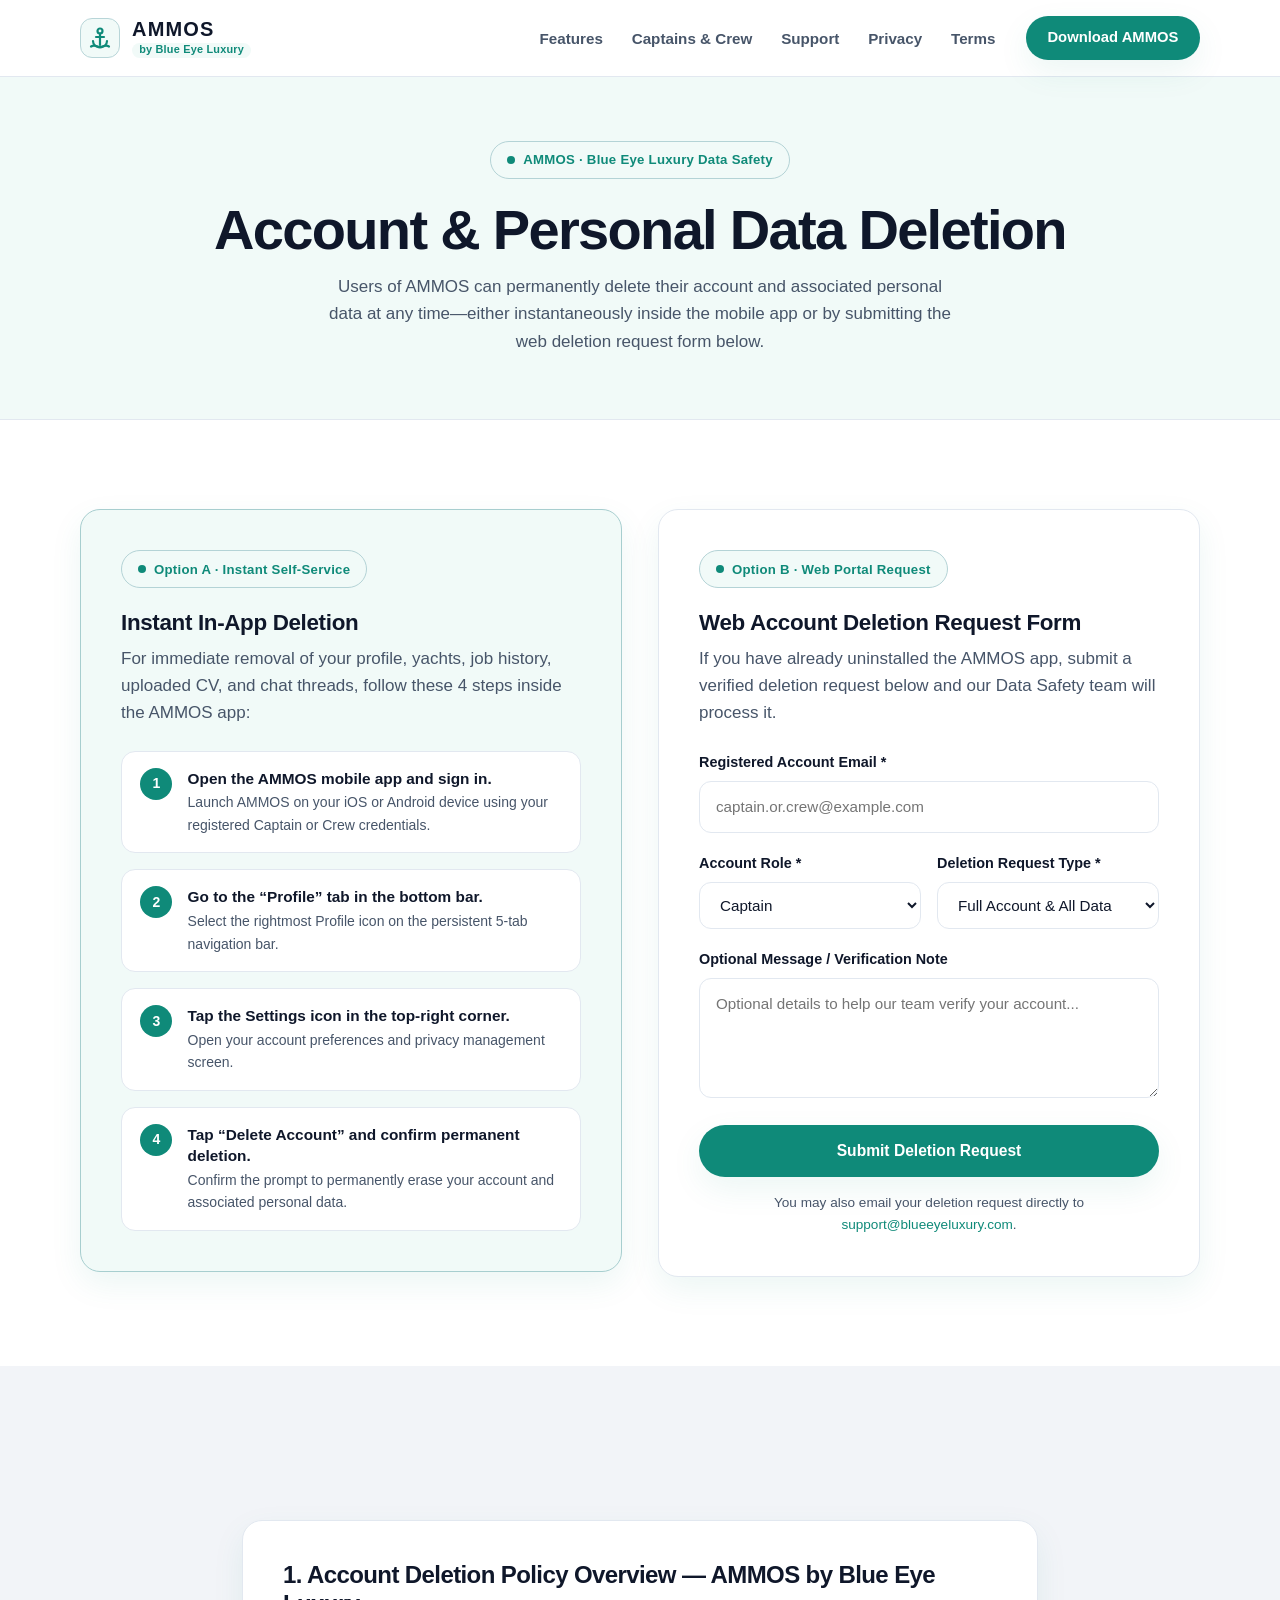
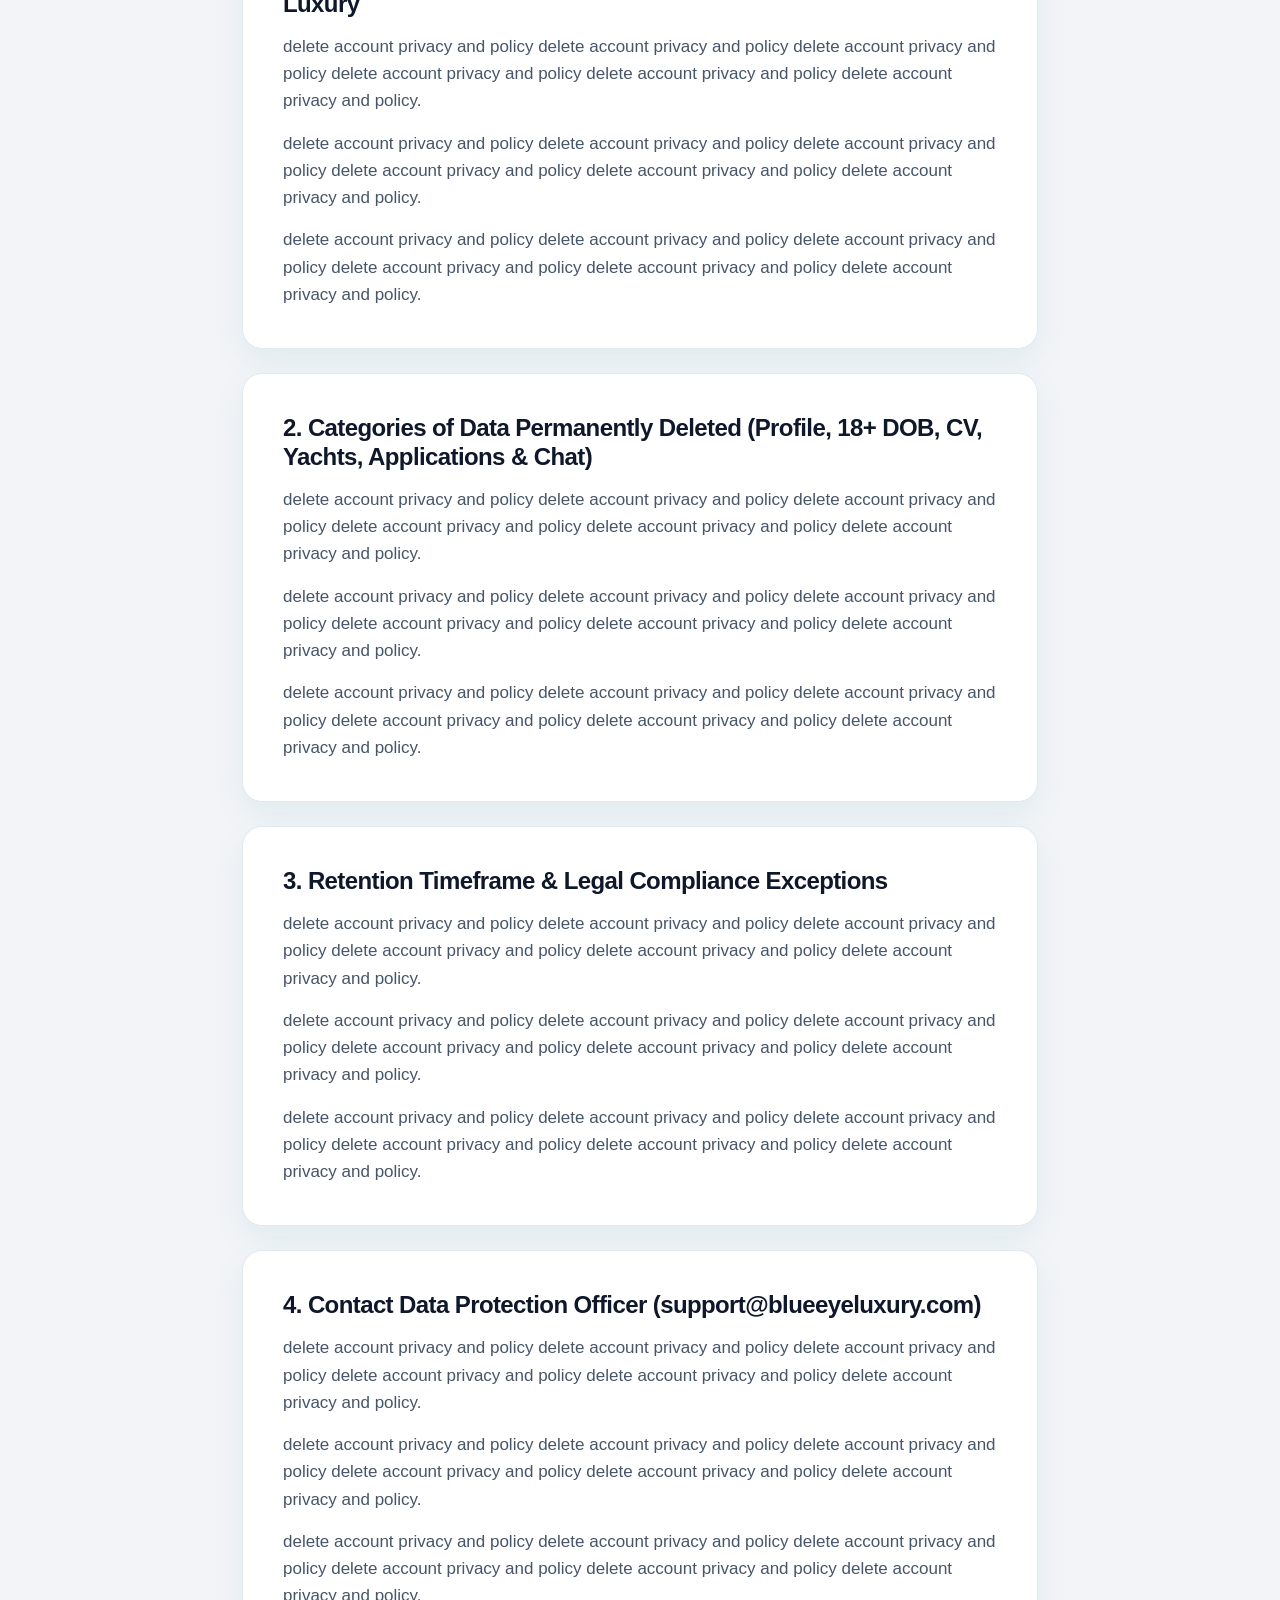
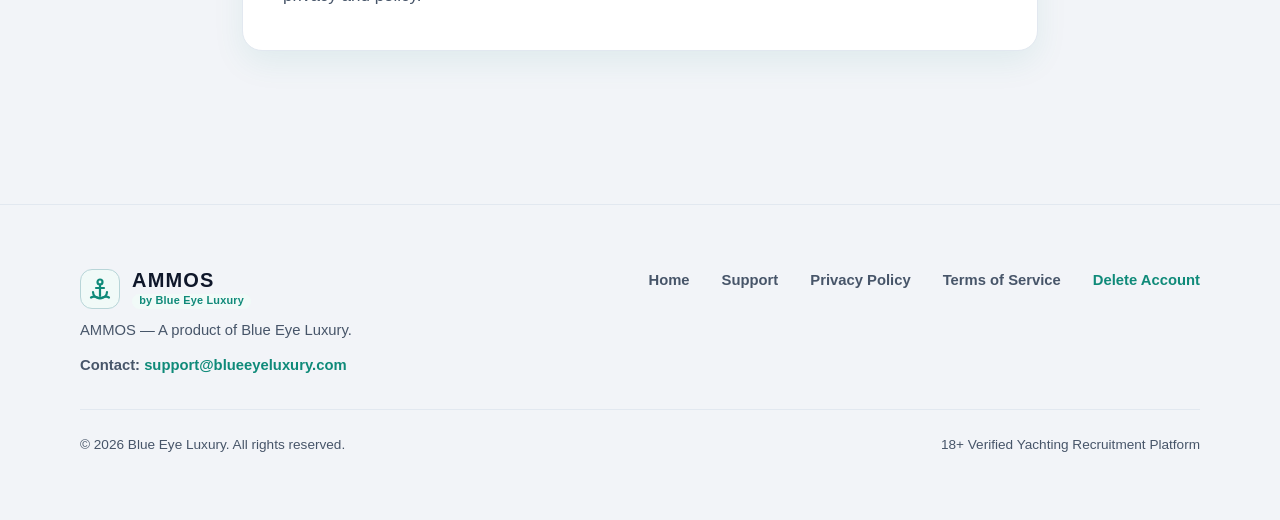
==== delete-account.html @ 637dbd9f "Initial website commit" ====
<!DOCTYPE html>
<html lang="en">
<head>
  <meta charset="UTF-8" />
  <meta name="viewport" content="width=device-width, initial-scale=1.0" />
  <title>Account &amp; Personal Data Deletion — AMMOS by Blue Eye Luxury</title>
  <meta
    name="description"
    content="Official Account and Personal Data Deletion portal for AMMOS by Blue Eye Luxury. Delete your account and associated data directly in the mobile app or submit a web deletion request."
  />
  <link rel="stylesheet" href="styles.css" />
</head>
<body>
  <!-- ====================================================================
       Sticky Blurred Header & Navigation
       ==================================================================== -->
  <header class="site-header">
    <div class="container navbar">
      <a href="index.html" class="brand-link" aria-label="AMMOS by Blue Eye Luxury Home">
        <span class="brand-logo-icon" aria-hidden="true">
          <svg viewBox="0 0 24 24" fill="none" stroke="currentColor" stroke-width="2.2" stroke-linecap="round" stroke-linejoin="round">
            <circle cx="12" cy="5" r="2.5"></circle>
            <line x1="12" y1="7.5" x2="12" y2="19"></line>
            <line x1="8" y1="11" x2="16" y2="11"></line>
            <path d="M5 15c0 4 3.5 6 7 6s7-2 7-6"></path>
            <path d="M3 20.5c2-1.2 4-1.2 6 0s4 1.2 6 0 4-1.2 6 0"></path>
          </svg>
        </span>
        <span class="brand-text-group">
          <span class="brand-wordmark">AMMOS</span>
          <span class="brand-sub-badge">by Blue Eye Luxury</span>
        </span>
      </a>

      <button
        type="button"
        class="nav-toggle"
        aria-label="Toggle navigation menu"
        aria-expanded="false"
        aria-controls="primary-nav-menu"
      >
        <span class="hamburger-bar"></span>
        <span class="hamburger-bar"></span>
        <span class="hamburger-bar"></span>
      </button>

      <nav id="primary-nav-menu" class="nav-menu" aria-label="Primary Navigation">
        <ul class="nav-links">
          <li><a href="index.html#features" class="nav-link">Features</a></li>
          <li><a href="index.html#roles" class="nav-link">Captains &amp; Crew</a></li>
          <li><a href="support.html" class="nav-link">Support</a></li>
          <li><a href="privacy.html" class="nav-link">Privacy</a></li>
          <li><a href="terms.html" class="nav-link">Terms</a></li>
        </ul>
        <a href="index.html#download" class="nav-cta">Download AMMOS</a>
      </nav>
    </div>
  </header>

  <main>
    <!-- ==================================================================
         Top Hero Banner in var(--color-surface-mint)
         ================================================================== -->
    <section class="page-hero">
      <div class="container">
        <div class="eyebrow-badge">
          <span class="eyebrow-dot" aria-hidden="true"></span>
          <span>AMMOS &middot; Blue Eye Luxury Data Safety</span>
        </div>

        <h1>Account &amp; Personal Data Deletion</h1>

        <p>
          Users of AMMOS can permanently delete their account and associated personal data at any time&mdash;either instantaneously inside the mobile app or by submitting the web deletion request form below.
        </p>
      </div>
    </section>

    <!-- ==================================================================
         Responsive 2-Column Action Section (In-App Steps + Web Form)
         ================================================================== -->
    <section class="section">
      <div class="container">
        <div class="two-col-grid">
          <!-- Card 1: Option A — Instant In-App Deletion -->
          <div class="form-card form-card-mint">
            <div class="eyebrow-badge">
              <span class="eyebrow-dot" aria-hidden="true"></span>
              <span>Option A &middot; Instant Self-Service</span>
            </div>
            <h2 class="h3 card-title">Instant In-App Deletion</h2>
            <p class="card-subtitle">
              For immediate removal of your profile, yachts, job history, uploaded CV, and chat threads, follow these 4 steps inside the AMMOS app:
            </p>

            <ol class="step-list">
              <li class="step-item">
                <span class="step-number" aria-hidden="true">1</span>
                <div class="step-content">
                  <h4>Open the AMMOS mobile app and sign in.</h4>
                  <p>Launch AMMOS on your iOS or Android device using your registered Captain or Crew credentials.</p>
                </div>
              </li>

              <li class="step-item">
                <span class="step-number" aria-hidden="true">2</span>
                <div class="step-content">
                  <h4>Go to the &ldquo;Profile&rdquo; tab in the bottom bar.</h4>
                  <p>Select the rightmost Profile icon on the persistent 5-tab navigation bar.</p>
                </div>
              </li>

              <li class="step-item">
                <span class="step-number" aria-hidden="true">3</span>
                <div class="step-content">
                  <h4>Tap the Settings icon in the top-right corner.</h4>
                  <p>Open your account preferences and privacy management screen.</p>
                </div>
              </li>

              <li class="step-item">
                <span class="step-number" aria-hidden="true">4</span>
                <div class="step-content">
                  <h4>Tap &ldquo;Delete Account&rdquo; and confirm permanent deletion.</h4>
                  <p>Confirm the prompt to permanently erase your account and associated personal data.</p>
                </div>
              </li>
            </ol>
          </div>

          <!-- Card 2: Option B — Web Account Deletion Request Form -->
          <div class="form-card">
            <div class="eyebrow-badge">
              <span class="eyebrow-dot" aria-hidden="true"></span>
              <span>Option B &middot; Web Portal Request</span>
            </div>
            <h2 class="h3 card-title">Web Account Deletion Request Form</h2>
            <p class="card-subtitle">
              If you have already uninstalled the AMMOS app, submit a verified deletion request below and our Data Safety team will process it.
            </p>

            <form
              id="delete-account-form"
              class="delete-account-form"
              data-success-message="Your AMMOS account &amp; data deletion request has been received by Blue Eye Luxury. A verification email has been sent, and your requested data will be permanently erased."
            >
              <div class="form-group">
                <label for="delete-email" class="form-label">Registered Account Email *</label>
                <input
                  type="email"
                  id="delete-email"
                  name="email"
                  class="form-input"
                  placeholder="captain.or.crew@example.com"
                  required
                />
              </div>

              <div class="form-row-2">
                <div class="form-group">
                  <label for="delete-role" class="form-label">Account Role *</label>
                  <select id="delete-role" name="role" class="form-select" required>
                    <option value="Captain">Captain</option>
                    <option value="Crew">Crew</option>
                  </select>
                </div>

                <div class="form-group">
                  <label for="delete-type" class="form-label">Deletion Request Type *</label>
                  <select id="delete-type" name="deletion_type" class="form-select" required>
                    <option value="Full Account & All Data">Full Account &amp; All Data</option>
                    <option value="Uploaded CV Document Only">Uploaded CV Document Only</option>
                  </select>
                </div>
              </div>

              <div class="form-group">
                <label for="delete-note" class="form-label">Optional Message / Verification Note</label>
                <textarea
                  id="delete-note"
                  name="note"
                  class="form-textarea"
                  placeholder="Optional details to help our team verify your account..."
                ></textarea>
              </div>

              <button type="submit" class="btn btn-primary btn-full">
                Submit Deletion Request
              </button>

              <p class="form-note">
                You may also email your deletion request directly to
                <a href="mailto:support@blueeyeluxury.com">support@blueeyeluxury.com</a>.
              </p>

              <div class="form-confirmation" role="status" aria-live="polite"></div>
            </form>
          </div>
        </div>
      </div>
    </section>

    <!-- ==================================================================
         Lawyer Mock Legal Sections Below the Cards (4 Exact Headings)
         ================================================================== -->
    <section class="section section-gray">
      <div class="legal-container">
        <!-- Section 1 -->
        <section id="delete-section-1" class="legal-card legal-section">
          <h2>1. Account Deletion Policy Overview — AMMOS by Blue Eye Luxury</h2>
          <p>delete account privacy and policy delete account privacy and policy delete account privacy and policy delete account privacy and policy delete account privacy and policy delete account privacy and policy.</p>
          <p>delete account privacy and policy delete account privacy and policy delete account privacy and policy delete account privacy and policy delete account privacy and policy delete account privacy and policy.</p>
          <p>delete account privacy and policy delete account privacy and policy delete account privacy and policy delete account privacy and policy delete account privacy and policy delete account privacy and policy.</p>
        </section>

        <!-- Section 2 -->
        <section id="delete-section-2" class="legal-card legal-section">
          <h2>2. Categories of Data Permanently Deleted (Profile, 18+ DOB, CV, Yachts, Applications &amp; Chat)</h2>
          <p>delete account privacy and policy delete account privacy and policy delete account privacy and policy delete account privacy and policy delete account privacy and policy delete account privacy and policy.</p>
          <p>delete account privacy and policy delete account privacy and policy delete account privacy and policy delete account privacy and policy delete account privacy and policy delete account privacy and policy.</p>
          <p>delete account privacy and policy delete account privacy and policy delete account privacy and policy delete account privacy and policy delete account privacy and policy delete account privacy and policy.</p>
        </section>

        <!-- Section 3 -->
        <section id="delete-section-3" class="legal-card legal-section">
          <h2>3. Retention Timeframe &amp; Legal Compliance Exceptions</h2>
          <p>delete account privacy and policy delete account privacy and policy delete account privacy and policy delete account privacy and policy delete account privacy and policy delete account privacy and policy.</p>
          <p>delete account privacy and policy delete account privacy and policy delete account privacy and policy delete account privacy and policy delete account privacy and policy delete account privacy and policy.</p>
          <p>delete account privacy and policy delete account privacy and policy delete account privacy and policy delete account privacy and policy delete account privacy and policy delete account privacy and policy.</p>
        </section>

        <!-- Section 4 -->
        <section id="delete-section-4" class="legal-card legal-section">
          <h2>4. Contact Data Protection Officer (support@blueeyeluxury.com)</h2>
          <p>delete account privacy and policy delete account privacy and policy delete account privacy and policy delete account privacy and policy delete account privacy and policy delete account privacy and policy.</p>
          <p>delete account privacy and policy delete account privacy and policy delete account privacy and policy delete account privacy and policy delete account privacy and policy delete account privacy and policy.</p>
          <p>delete account privacy and policy delete account privacy and policy delete account privacy and policy delete account privacy and policy delete account privacy and policy delete account privacy and policy.</p>
        </section>
      </div>
    </section>
  </main>

  <!-- ====================================================================
       Minimal Footer
       ==================================================================== -->
  <footer class="site-footer">
    <div class="container">
      <div class="footer-grid">
        <div class="footer-brand-col">
          <a href="index.html" class="brand-link">
            <span class="brand-logo-icon" aria-hidden="true">
              <svg viewBox="0 0 24 24" fill="none" stroke="currentColor" stroke-width="2.2" stroke-linecap="round" stroke-linejoin="round">
                <circle cx="12" cy="5" r="2.5"></circle>
                <line x1="12" y1="7.5" x2="12" y2="19"></line>
                <line x1="8" y1="11" x2="16" y2="11"></line>
                <path d="M5 15c0 4 3.5 6 7 6s7-2 7-6"></path>
                <path d="M3 20.5c2-1.2 4-1.2 6 0s4 1.2 6 0 4-1.2 6 0"></path>
              </svg>
            </span>
            <span class="brand-text-group">
              <span class="brand-wordmark">AMMOS</span>
              <span class="brand-sub-badge">by Blue Eye Luxury</span>
            </span>
          </a>
          <p class="footer-tagline">AMMOS &mdash; A product of Blue Eye Luxury.</p>
          <p class="footer-contact">
            Contact: <a href="mailto:support@blueeyeluxury.com">support@blueeyeluxury.com</a>
          </p>
        </div>

        <nav class="footer-links-nav" aria-label="Footer Legal and Support Links">
          <a href="index.html" class="footer-link">Home</a>
          <a href="support.html" class="footer-link">Support</a>
          <a href="privacy.html" class="footer-link">Privacy Policy</a>
          <a href="terms.html" class="footer-link">Terms of Service</a>
          <a href="delete-account.html" class="footer-link active" aria-current="page">Delete Account</a>
        </nav>
      </div>

      <div class="footer-bottom">
        <span>&copy; 2026 Blue Eye Luxury. All rights reserved.</span>
        <span>18+ Verified Yachting Recruitment Platform</span>
      </div>
    </div>
  </footer>

  <script src="script.js"></script>
</body>
</html>
---- styles.css ----
/* ==========================================================================
   AMMOS by Blue Eye Luxury — Global Design System & Stylesheet
   Step W1: One-Click Color System (:root), Responsive Layout & Components
   ========================================================================== */

:root {
  --color-primary: #0F8A79;
  --color-primary-hover: #0C6F61;
  --color-surface-mint: #F1FAF8;
  --color-bg-gray: #F2F4F8;
  --color-white: #FFFFFF;
  --color-text-main: #0F172A;
  --color-text-muted: #475569;
  --color-border: #E2E8F0;
  --shadow-soft: 0 12px 32px rgba(15, 138, 121, 0.08);
  --radius-card: 20px;
  --radius-pill: 9999px;
}

/* ==========================================================================
   1. CSS Reset & Base Typography
   ========================================================================== */
*,
*::before,
*::after {
  box-sizing: border-box;
  margin: 0;
  padding: 0;
}

html {
  scroll-behavior: smooth;
  overflow-x: hidden;
  -webkit-text-size-adjust: 100%;
}

body {
  font-family: -apple-system, BlinkMacSystemFont, "Segoe UI", Roboto, "Helvetica Neue", Arial, sans-serif;
  background-color: var(--color-white);
  color: var(--color-text-main);
  line-height: 1.6;
  overflow-x: hidden;
  min-height: 100vh;
  display: flex;
  flex-direction: column;
  -webkit-font-smoothing: antialiased;
}

main {
  flex: 1;
}

img,
svg {
  display: block;
  max-width: 100%;
}

a {
  color: var(--color-primary);
  text-decoration: none;
  transition: color 0.2s ease, background-color 0.2s ease, border-color 0.2s ease, transform 0.2s ease, box-shadow 0.2s ease;
}

a:hover {
  color: var(--color-primary-hover);
}

ul,
ol {
  list-style: none;
}

button,
input,
select,
textarea {
  font: inherit;
  color: inherit;
}

button {
  cursor: pointer;
  border: none;
  background: none;
}

/* Fluid Typography using clamp() */
h1,
.h1 {
  font-size: clamp(2rem, 4.5vw + 0.75rem, 3.5rem);
  line-height: 1.12;
  font-weight: 800;
  letter-spacing: -0.03em;
  color: var(--color-text-main);
}

h2,
.h2 {
  font-size: clamp(1.65rem, 3vw + 0.5rem, 2.5rem);
  line-height: 1.2;
  font-weight: 800;
  letter-spacing: -0.025em;
  color: var(--color-text-main);
}

h3,
.h3 {
  font-size: clamp(1.15rem, 1.5vw + 0.5rem, 1.4rem);
  line-height: 1.3;
  font-weight: 700;
  letter-spacing: -0.015em;
  color: var(--color-text-main);
}

h4,
.h4 {
  font-size: clamp(1rem, 1vw + 0.4rem, 1.15rem);
  line-height: 1.4;
  font-weight: 700;
  color: var(--color-text-main);
}

p {
  color: var(--color-text-muted);
  font-size: clamp(0.95rem, 0.4vw + 0.85rem, 1.0625rem);
}

/* ==========================================================================
   2. Layout Containers & Section Utilities
   ========================================================================== */
.container {
  width: 100%;
  max-width: 1200px;
  margin-inline: auto;
  padding-inline: clamp(1rem, 4vw, 2.5rem);
}

.container-narrow {
  width: 100%;
  max-width: 860px;
  margin-inline: auto;
  padding-inline: clamp(1rem, 4vw, 2rem);
}

.section {
  padding-block: clamp(3.5rem, 7vw, 6rem);
}

.section-gray {
  background-color: var(--color-bg-gray);
}

.section-mint {
  background-color: var(--color-surface-mint);
}

.section-header {
  text-align: center;
  max-width: 720px;
  margin-inline: auto;
  margin-bottom: clamp(2.25rem, 5vw, 3.5rem);
}

.section-header p {
  margin-top: 0.85rem;
  font-size: clamp(1rem, 0.6vw + 0.85rem, 1.15rem);
}

.eyebrow-badge {
  display: inline-flex;
  align-items: center;
  gap: 0.5rem;
  padding: 0.45rem 1rem;
  background-color: var(--color-surface-mint);
  color: var(--color-primary);
  border: 1px solid color-mix(in srgb, var(--color-primary) 22%, var(--color-border));
  border-radius: var(--radius-pill);
  font-size: 0.825rem;
  font-weight: 700;
  letter-spacing: 0.02em;
  margin-bottom: 1.25rem;
}

.eyebrow-dot {
  width: 8px;
  height: 8px;
  border-radius: var(--radius-pill);
  background-color: var(--color-primary);
  flex-shrink: 0;
}

/* ==========================================================================
   3. Sticky Blurred Navbar & Mobile Hamburger Drawer
   ========================================================================== */
.site-header {
  position: sticky;
  top: 0;
  z-index: 1000;
  width: 100%;
  background-color: color-mix(in srgb, var(--color-white) 88%, transparent);
  backdrop-filter: blur(14px);
  -webkit-backdrop-filter: blur(14px);
  border-bottom: 1px solid var(--color-border);
}

.navbar {
  display: flex;
  align-items: center;
  justify-content: space-between;
  min-height: 76px;
  gap: 1rem;
}

.brand-link {
  display: inline-flex;
  align-items: center;
  gap: 0.75rem;
  color: var(--color-text-main);
  text-decoration: none;
  flex-shrink: 0;
}

.brand-link:hover {
  color: var(--color-text-main);
}

.brand-logo-icon {
  width: 40px;
  height: 40px;
  border-radius: 12px;
  background-color: var(--color-surface-mint);
  border: 1px solid color-mix(in srgb, var(--color-primary) 20%, var(--color-border));
  display: flex;
  align-items: center;
  justify-content: center;
  color: var(--color-primary);
  flex-shrink: 0;
}

.brand-logo-icon svg {
  width: 24px;
  height: 24px;
}

.brand-text-group {
  display: flex;
  flex-direction: column;
  line-height: 1.1;
}

.brand-wordmark {
  font-size: 1.25rem;
  font-weight: 900;
  letter-spacing: 0.06em;
  color: var(--color-text-main);
}

.brand-sub-badge {
  display: inline-block;
  margin-top: 0.15rem;
  font-size: 0.68rem;
  font-weight: 600;
  color: var(--color-primary);
  background-color: var(--color-surface-mint);
  padding: 0.1rem 0.45rem;
  border-radius: var(--radius-pill);
  letter-spacing: 0.02em;
}

.nav-menu {
  display: flex;
  align-items: center;
  gap: 1.75rem;
}

.nav-links {
  display: flex;
  align-items: center;
  gap: 1.5rem;
}

.nav-link {
  font-size: 0.95rem;
  font-weight: 600;
  color: var(--color-text-muted);
  padding: 0.35rem 0.15rem;
  position: relative;
}

.nav-link:hover,
.nav-link.active {
  color: var(--color-primary);
}

.nav-cta {
  display: inline-flex;
  align-items: center;
  justify-content: center;
  gap: 0.5rem;
  padding: 0.65rem 1.35rem;
  border-radius: var(--radius-pill);
  background-color: var(--color-primary);
  color: var(--color-white);
  font-size: 0.925rem;
  font-weight: 700;
  box-shadow: var(--shadow-soft);
  white-space: nowrap;
}

.nav-cta:hover {
  background-color: var(--color-primary-hover);
  color: var(--color-white);
  transform: translateY(-1px);
}

/* Hamburger Toggle Button */
.nav-toggle {
  display: none;
  width: 44px;
  height: 44px;
  border-radius: 12px;
  border: 1px solid var(--color-border);
  background-color: var(--color-white);
  color: var(--color-text-main);
  align-items: center;
  justify-content: center;
  flex-direction: column;
  gap: 5px;
  padding: 10px;
  transition: background-color 0.2s ease, border-color 0.2s ease;
}

.nav-toggle:hover {
  background-color: var(--color-surface-mint);
  border-color: var(--color-primary);
}

.hamburger-bar {
  display: block;
  width: 20px;
  height: 2px;
  background-color: var(--color-text-main);
  border-radius: 2px;
  transition: transform 0.25s ease, opacity 0.25s ease;
}

.nav-toggle[aria-expanded="true"] .hamburger-bar:nth-child(1) {
  transform: translateY(7px) rotate(45deg);
}

.nav-toggle[aria-expanded="true"] .hamburger-bar:nth-child(2) {
  opacity: 0;
}

.nav-toggle[aria-expanded="true"] .hamburger-bar:nth-child(3) {
  transform: translateY(-7px) rotate(-45deg);
}

/* ==========================================================================
   4. Buttons & Official Store Buttons
   ========================================================================== */
.btn {
  display: inline-flex;
  align-items: center;
  justify-content: center;
  gap: 0.5rem;
  padding: 0.85rem 1.75rem;
  border-radius: var(--radius-pill);
  font-weight: 700;
  font-size: 0.975rem;
  transition: all 0.2s ease;
  text-align: center;
}

.btn-primary {
  background-color: var(--color-primary);
  color: var(--color-white);
  box-shadow: var(--shadow-soft);
}

.btn-primary:hover {
  background-color: var(--color-primary-hover);
  color: var(--color-white);
  transform: translateY(-1px);
}

.btn-outline {
  background-color: var(--color-white);
  color: var(--color-text-main);
  border: 1px solid var(--color-border);
}

.btn-outline:hover {
  border-color: var(--color-primary);
  color: var(--color-primary);
  background-color: var(--color-surface-mint);
}

.store-buttons {
  display: flex;
  flex-wrap: wrap;
  align-items: center;
  justify-content: center;
  gap: 1rem;
  margin-top: 2rem;
}

.store-btn {
  display: inline-flex;
  align-items: center;
  gap: 0.85rem;
  padding: 0.85rem 1.6rem;
  border-radius: 16px;
  background-color: var(--color-text-main);
  color: var(--color-white);
  border: 2px solid var(--color-text-main);
  box-shadow: var(--shadow-soft);
  min-width: 225px;
  text-align: left;
  transition: transform 0.2s ease, background-color 0.2s ease, border-color 0.2s ease, box-shadow 0.2s ease;
}

.store-btn:hover {
  background-color: var(--color-primary);
  border-color: var(--color-primary);
  color: var(--color-white);
  transform: translateY(-2px);
}

.store-btn-icon {
  width: 28px;
  height: 28px;
  flex-shrink: 0;
  color: currentColor;
}

.store-btn-text {
  display: flex;
  flex-direction: column;
  line-height: 1.15;
}

.store-btn-small {
  font-size: 0.7rem;
  font-weight: 500;
  opacity: 0.88;
  letter-spacing: 0.02em;
}

.store-btn-large {
  font-size: 1.05rem;
  font-weight: 800;
  letter-spacing: -0.01em;
}

/* Inverted Store Buttons for Primary CTA Banner */
.store-btn-light {
  background-color: var(--color-white);
  color: var(--color-text-main);
  border-color: var(--color-white);
}

.store-btn-light:hover {
  background-color: var(--color-surface-mint);
  border-color: var(--color-surface-mint);
  color: var(--color-primary);
}

/* ==========================================================================
   5. Centered Minimal Hero Section & Pure-CSS Smartphone Mockup
   ========================================================================== */
.hero-section {
  padding-top: clamp(3rem, 6vw, 5rem);
  padding-bottom: clamp(4rem, 7vw, 6.5rem);
  background: radial-gradient(circle at 50% 0%, var(--color-surface-mint) 0%, var(--color-white) 68%);
  text-align: center;
}

.hero-content {
  max-width: 820px;
  margin-inline: auto;
}

.hero-title {
  margin-bottom: 1.25rem;
}

.hero-title-highlight {
  color: var(--color-primary);
}

.hero-subtitle {
  max-width: 680px;
  margin-inline: auto;
  font-size: clamp(1.02rem, 0.8vw + 0.85rem, 1.22rem);
  color: var(--color-text-muted);
  line-height: 1.65;
}

/* Pure-CSS Smartphone Mockup Showcase */
.hero-mockup-wrapper {
  margin-top: clamp(2.75rem, 5vw, 4rem);
  display: flex;
  justify-content: center;
  padding-inline: 0.5rem;
}

.phone-frame {
  width: 100%;
  max-width: 390px;
  background-color: var(--color-text-main);
  border-radius: 42px;
  padding: 12px;
  box-shadow: var(--shadow-soft);
  border: 4px solid var(--color-border);
  position: relative;
}

.phone-notch {
  width: 112px;
  height: 20px;
  background-color: var(--color-text-main);
  border-bottom-left-radius: 14px;
  border-bottom-right-radius: 14px;
  margin-inline: auto;
  position: relative;
  z-index: 2;
  margin-bottom: -10px;
}

.phone-screen {
  background-color: var(--color-bg-gray);
  border-radius: 32px;
  overflow: hidden;
  display: flex;
  flex-direction: column;
  text-align: left;
  border: 1px solid var(--color-border);
}

/* App Header inside Phone */
.app-topbar {
  background-color: var(--color-white);
  padding: 1.25rem 1.15rem 0.85rem;
  display: flex;
  align-items: center;
  justify-content: space-between;
  border-bottom: 1px solid var(--color-border);
}

.app-topbar-brand {
  display: flex;
  align-items: center;
  gap: 0.5rem;
}

.app-topbar-logo {
  width: 28px;
  height: 28px;
  border-radius: 8px;
  background-color: var(--color-primary);
  color: var(--color-white);
  display: flex;
  align-items: center;
  justify-content: center;
}

.app-topbar-logo svg {
  width: 16px;
  height: 16px;
}

.app-topbar-title {
  font-size: 1rem;
  font-weight: 900;
  letter-spacing: 0.06em;
  color: var(--color-text-main);
}

.app-bell-btn {
  width: 34px;
  height: 34px;
  border-radius: var(--radius-pill);
  background-color: var(--color-surface-mint);
  color: var(--color-primary);
  display: flex;
  align-items: center;
  justify-content: center;
  position: relative;
  border: 1px solid color-mix(in srgb, var(--color-primary) 20%, var(--color-border));
}

.app-bell-btn svg {
  width: 17px;
  height: 17px;
}

.app-bell-dot {
  position: absolute;
  top: 6px;
  right: 7px;
  width: 7px;
  height: 7px;
  border-radius: var(--radius-pill);
  background-color: var(--color-primary);
  border: 1.5px solid var(--color-white);
}

/* App Screen Body */
.app-body {
  padding: 0.95rem;
  display: flex;
  flex-direction: column;
  gap: 0.85rem;
}

.app-card {
  background-color: var(--color-white);
  border-radius: 16px;
  padding: 0.95rem;
  border: 1px solid var(--color-border);
  box-shadow: var(--shadow-soft);
}

.app-card-mint {
  background-color: var(--color-surface-mint);
  border-color: color-mix(in srgb, var(--color-primary) 28%, var(--color-border));
}

.app-card-header {
  display: flex;
  align-items: center;
  justify-content: space-between;
  gap: 0.5rem;
  margin-bottom: 0.55rem;
}

.app-card-label {
  font-size: 0.68rem;
  font-weight: 800;
  text-transform: uppercase;
  letter-spacing: 0.05em;
  color: var(--color-primary);
}

.app-pill {
  display: inline-flex;
  align-items: center;
  gap: 0.3rem;
  font-size: 0.68rem;
  font-weight: 700;
  padding: 0.2rem 0.55rem;
  border-radius: var(--radius-pill);
  background-color: var(--color-surface-mint);
  color: var(--color-primary);
}

.app-pill-solid {
  background-color: var(--color-primary);
  color: var(--color-white);
}

.app-card-title {
  font-size: 0.95rem;
  font-weight: 800;
  color: var(--color-text-main);
  margin-bottom: 0.25rem;
}

.app-card-meta {
  font-size: 0.78rem;
  color: var(--color-text-muted);
  font-weight: 500;
  margin-bottom: 0.65rem;
}

/* Mini Calendar Strip inside My Yachts Card */
.app-calendar-strip {
  display: grid;
  grid-template-columns: repeat(5, 1fr);
  gap: 0.35rem;
  background-color: var(--color-bg-gray);
  padding: 0.45rem;
  border-radius: 10px;
}

.app-cal-day {
  display: flex;
  flex-direction: column;
  align-items: center;
  padding: 0.3rem 0.2rem;
  border-radius: 8px;
  font-size: 0.65rem;
  color: var(--color-text-muted);
  font-weight: 600;
}

.app-cal-day strong {
  font-size: 0.78rem;
  color: var(--color-text-main);
}

.app-cal-day.active {
  background-color: var(--color-primary);
  color: var(--color-white);
}

.app-cal-day.active strong {
  color: var(--color-white);
}

/* Port-Local Job Card Details */
.app-job-row {
  display: flex;
  flex-wrap: wrap;
  align-items: center;
  gap: 0.4rem;
  margin-top: 0.5rem;
  padding-top: 0.55rem;
  border-top: 1px solid color-mix(in srgb, var(--color-primary) 18%, var(--color-border));
}

.app-status-tag {
  display: inline-flex;
  align-items: center;
  gap: 0.3rem;
  font-size: 0.7rem;
  font-weight: 700;
  color: var(--color-primary);
  background-color: var(--color-white);
  padding: 0.22rem 0.55rem;
  border-radius: var(--radius-pill);
  border: 1px solid color-mix(in srgb, var(--color-primary) 25%, var(--color-border));
}

/* Persistent 5-Tab Bottom Bar */
.app-tabbar {
  background-color: var(--color-white);
  border-top: 1px solid var(--color-border);
  padding: 0.55rem 0.4rem 0.75rem;
  display: grid;
  grid-template-columns: repeat(5, 1fr);
  gap: 0.15rem;
}

.app-tab-item {
  display: flex;
  flex-direction: column;
  align-items: center;
  justify-content: center;
  gap: 0.2rem;
  font-size: 0.62rem;
  font-weight: 700;
  color: var(--color-text-muted);
  padding: 0.25rem 0.1rem;
  border-radius: 10px;
}

.app-tab-item svg {
  width: 17px;
  height: 17px;
}

.app-tab-item.active {
  color: var(--color-primary);
  background-color: var(--color-surface-mint);
}

/* ==========================================================================
   6. Built for Captains & Crew Section (#roles) & Interactive Tabs
   ========================================================================== */
.roles-tabs-wrapper {
  display: flex;
  justify-content: center;
  margin-bottom: 2.25rem;
}

.roles-tablist {
  display: inline-flex;
  align-items: center;
  background-color: var(--color-white);
  padding: 0.35rem;
  border-radius: var(--radius-pill);
  border: 1px solid var(--color-border);
  box-shadow: var(--shadow-soft);
  gap: 0.35rem;
  flex-wrap: wrap;
  justify-content: center;
}

.role-tab-btn {
  padding: 0.65rem 1.5rem;
  border-radius: var(--radius-pill);
  font-size: 0.925rem;
  font-weight: 700;
  color: var(--color-text-muted);
  background-color: transparent;
  transition: all 0.2s ease;
}

.role-tab-btn:hover {
  color: var(--color-primary);
}

.role-tab-btn.active {
  background-color: var(--color-primary);
  color: var(--color-white);
  box-shadow: var(--shadow-soft);
}

.roles-dual-grid {
  display: grid;
  grid-template-columns: repeat(2, 1fr);
  gap: clamp(1.25rem, 3vw, 2rem);
  align-items: stretch;
}

.role-column-card {
  background-color: var(--color-white);
  border-radius: var(--radius-card);
  padding: clamp(1.5rem, 3.5vw, 2.25rem);
  border: 2px solid var(--color-border);
  box-shadow: var(--shadow-soft);
  transition: transform 0.25s ease, border-color 0.25s ease, box-shadow 0.25s ease, opacity 0.25s ease;
  display: flex;
  flex-direction: column;
}

.role-column-card.is-highlighted {
  border-color: var(--color-primary);
  transform: translateY(-4px);
}

.role-column-card.is-dimmed {
  opacity: 0.72;
}

.role-card-top {
  display: flex;
  align-items: center;
  justify-content: space-between;
  gap: 0.75rem;
  margin-bottom: 1rem;
  flex-wrap: wrap;
}

.role-badge {
  display: inline-flex;
  align-items: center;
  gap: 0.45rem;
  padding: 0.35rem 0.9rem;
  border-radius: var(--radius-pill);
  background-color: var(--color-surface-mint);
  color: var(--color-primary);
  font-size: 0.8rem;
  font-weight: 800;
  letter-spacing: 0.02em;
}

.role-focus-indicator {
  font-size: 0.75rem;
  font-weight: 700;
  color: var(--color-primary);
  background-color: var(--color-surface-mint);
  padding: 0.25rem 0.7rem;
  border-radius: var(--radius-pill);
  opacity: 0;
  transition: opacity 0.2s ease;
}

.role-column-card.is-highlighted .role-focus-indicator {
  opacity: 1;
}

.role-column-title {
  margin-bottom: 0.5rem;
}

.role-column-desc {
  margin-bottom: 1.5rem;
}

.role-feature-list {
  display: grid;
  grid-template-columns: 1fr;
  gap: 0.9rem;
  margin-top: auto;
}

.role-feature-item {
  background-color: var(--color-bg-gray);
  border: 1px solid var(--color-border);
  border-radius: 14px;
  padding: 1rem 1.1rem;
  display: flex;
  align-items: flex-start;
  gap: 0.85rem;
  transition: background-color 0.2s ease, border-color 0.2s ease;
}

.role-column-card.is-highlighted .role-feature-item {
  background-color: var(--color-surface-mint);
  border-color: color-mix(in srgb, var(--color-primary) 22%, var(--color-border));
}

.role-feature-icon {
  width: 38px;
  height: 38px;
  border-radius: 10px;
  background-color: var(--color-white);
  color: var(--color-primary);
  display: flex;
  align-items: center;
  justify-content: center;
  flex-shrink: 0;
  border: 1px solid var(--color-border);
}

.role-feature-icon svg {
  width: 20px;
  height: 20px;
}

.role-feature-text h4 {
  font-size: 0.98rem;
  margin-bottom: 0.2rem;
}

.role-feature-text p {
  font-size: 0.875rem;
  line-height: 1.5;
}

/* ==========================================================================
   7. Key Highlights Section (#features — 3-Column Responsive Grid)
   ========================================================================== */
.features-grid {
  display: grid;
  grid-template-columns: repeat(3, 1fr);
  gap: clamp(1.25rem, 2.5vw, 2rem);
}

.feature-card {
  background-color: var(--color-white);
  border: 1px solid var(--color-border);
  border-radius: var(--radius-card);
  padding: clamp(1.5rem, 3vw, 2.25rem);
  box-shadow: var(--shadow-soft);
  display: flex;
  flex-direction: column;
  transition: transform 0.2s ease, border-color 0.2s ease;
}

.feature-card:hover {
  transform: translateY(-4px);
  border-color: var(--color-primary);
}

.feature-icon-box {
  width: 52px;
  height: 52px;
  border-radius: 14px;
  background-color: var(--color-surface-mint);
  color: var(--color-primary);
  display: flex;
  align-items: center;
  justify-content: center;
  margin-bottom: 1.35rem;
  border: 1px solid color-mix(in srgb, var(--color-primary) 20%, var(--color-border));
}

.feature-icon-box svg {
  width: 26px;
  height: 26px;
}

.feature-card h3 {
  margin-bottom: 0.65rem;
}

.feature-card p {
  margin-bottom: 1.25rem;
  flex: 1;
}

.feature-tag {
  display: inline-flex;
  align-items: center;
  align-self: flex-start;
  gap: 0.35rem;
  font-size: 0.78rem;
  font-weight: 700;
  color: var(--color-primary);
  background-color: var(--color-surface-mint);
  padding: 0.3rem 0.75rem;
  border-radius: var(--radius-pill);
}

/* ==========================================================================
   8. Bottom Download CTA Banner (#download)
   ========================================================================== */
.cta-banner-section {
  padding-block: clamp(3rem, 6vw, 5rem);
}

.cta-banner-card {
  background-color: var(--color-primary);
  color: var(--color-white);
  border-radius: var(--radius-card);
  padding: clamp(2.5rem, 6vw, 4.25rem) clamp(1.5rem, 4vw, 3.5rem);
  text-align: center;
  box-shadow: var(--shadow-soft);
}

.cta-banner-badge {
  display: inline-flex;
  align-items: center;
  gap: 0.4rem;
  padding: 0.35rem 0.95rem;
  border-radius: var(--radius-pill);
  background-color: var(--color-surface-mint);
  color: var(--color-primary);
  font-size: 0.8rem;
  font-weight: 800;
  margin-bottom: 1.15rem;
}

.cta-banner-card h2 {
  color: var(--color-white);
  max-width: 680px;
  margin-inline: auto;
  margin-bottom: 0.85rem;
}

.cta-banner-card p {
  color: var(--color-surface-mint);
  max-width: 600px;
  margin-inline: auto;
  font-size: clamp(1rem, 0.5vw + 0.9rem, 1.125rem);
}

/* ==========================================================================
   9. Legal Document Containers, Forms & FAQ Accordions (For Upcoming Pages)
   ========================================================================== */
.page-hero {
  background-color: var(--color-surface-mint);
  border-bottom: 1px solid var(--color-border);
  padding-block: clamp(2.5rem, 5vw, 4rem);
  text-align: center;
}

.page-hero h1 {
  margin-bottom: 0.75rem;
}

.page-hero p {
  max-width: 640px;
  margin-inline: auto;
}

.page-hero-updated {
  display: inline-flex;
  align-items: center;
  gap: 0.5rem;
  margin-top: 0.85rem;
  padding: 0.4rem 1rem;
  border-radius: var(--radius-pill);
  background-color: var(--color-white);
  border: 1px solid var(--color-border);
  color: var(--color-text-muted);
  font-size: 0.875rem;
  font-weight: 600;
}

.legal-toc {
  max-width: 860px;
  margin-inline: auto;
  margin-top: 1.75rem;
  background-color: var(--color-white);
  border: 1px solid var(--color-border);
  border-radius: var(--radius-card);
  padding: clamp(1.15rem, 2.5vw, 1.65rem);
  box-shadow: var(--shadow-soft);
  text-align: left;
}

.legal-toc-title {
  font-size: 0.8rem;
  font-weight: 800;
  text-transform: uppercase;
  letter-spacing: 0.05em;
  color: var(--color-primary);
  margin-bottom: 0.85rem;
}

.legal-toc-list {
  display: grid;
  grid-template-columns: repeat(2, 1fr);
  gap: 0.6rem 1.25rem;
}

.legal-toc-link {
  display: inline-flex;
  align-items: baseline;
  gap: 0.45rem;
  font-size: 0.88rem;
  font-weight: 600;
  color: var(--color-text-main);
  padding: 0.35rem 0.6rem;
  border-radius: 10px;
  background-color: var(--color-bg-gray);
  border: 1px solid transparent;
  line-height: 1.4;
}

.legal-toc-link:hover {
  background-color: var(--color-surface-mint);
  border-color: var(--color-primary);
  color: var(--color-primary);
}

.legal-container {
  max-width: 860px;
  margin-inline: auto;
  padding-block: clamp(2.5rem, 5vw, 4.5rem);
  padding-inline: clamp(1rem, 4vw, 2rem);
  display: flex;
  flex-direction: column;
  gap: 1.5rem;
}

.legal-card {
  background-color: var(--color-white);
  border: 1px solid var(--color-border);
  border-radius: var(--radius-card);
  padding: clamp(1.5rem, 4vw, 2.5rem);
  box-shadow: var(--shadow-soft);
}

.legal-meta {
  display: flex;
  flex-wrap: wrap;
  gap: 1rem;
  padding-bottom: 1.5rem;
  margin-bottom: 2rem;
  border-bottom: 1px solid var(--color-border);
  font-size: 0.875rem;
  color: var(--color-text-muted);
}

.legal-section {
  scroll-margin-top: 96px;
  margin-bottom: 2.25rem;
}

.legal-card.legal-section {
  margin-bottom: 0;
}

.legal-section:last-child {
  margin-bottom: 0;
}

.legal-section h2 {
  font-size: clamp(1.2rem, 1.8vw + 0.4rem, 1.5rem);
  margin-bottom: 0.9rem;
  color: var(--color-text-main);
}

.legal-section h3 {
  font-size: 1.1rem;
  margin-top: 1.25rem;
  margin-bottom: 0.5rem;
}

.legal-section p {
  margin-bottom: 0.95rem;
}

.legal-section p:last-child {
  margin-bottom: 0;
}

.legal-section ul,
.legal-section ol {
  padding-left: 1.35rem;
  margin-bottom: 1rem;
  color: var(--color-text-muted);
}

.legal-section ul {
  list-style: disc;
}

.legal-section ol {
  list-style: decimal;
}

.legal-section li {
  margin-bottom: 0.45rem;
}

.legal-callout {
  background-color: var(--color-surface-mint);
  border-left: 4px solid var(--color-primary);
  border-radius: 12px;
  padding: 1.15rem 1.35rem;
  margin-block: 1.25rem;
}

.legal-callout p {
  margin-bottom: 0;
  color: var(--color-text-main);
}

/* Action Grids, Step Lists & Forms (Support & Delete Account) */
.two-col-grid {
  display: grid;
  grid-template-columns: repeat(2, 1fr);
  gap: clamp(1.5rem, 3vw, 2.25rem);
  align-items: start;
}

.support-side-stack {
  display: flex;
  flex-direction: column;
  gap: 1.5rem;
}

.form-card {
  background-color: var(--color-white);
  border: 1px solid var(--color-border);
  border-radius: var(--radius-card);
  padding: clamp(1.5rem, 4vw, 2.5rem);
  box-shadow: var(--shadow-soft);
}

.form-card-mint {
  background-color: var(--color-surface-mint);
  border-color: color-mix(in srgb, var(--color-primary) 28%, var(--color-border));
}

.card-title {
  margin-bottom: 0.5rem;
}

.card-subtitle {
  margin-bottom: 1.5rem;
}

.step-list {
  display: flex;
  flex-direction: column;
  gap: 1rem;
  margin-top: 1.25rem;
}

.step-item {
  display: flex;
  align-items: flex-start;
  gap: 0.95rem;
  background-color: var(--color-white);
  border: 1px solid var(--color-border);
  border-radius: 14px;
  padding: 1rem 1.15rem;
}

.step-number {
  width: 32px;
  height: 32px;
  border-radius: var(--radius-pill);
  background-color: var(--color-primary);
  color: var(--color-white);
  font-size: 0.875rem;
  font-weight: 800;
  display: flex;
  align-items: center;
  justify-content: center;
  flex-shrink: 0;
}

.step-content h4 {
  font-size: 0.96rem;
  margin-bottom: 0.15rem;
}

.step-content p {
  font-size: 0.875rem;
  margin-bottom: 0;
}

.form-row-2 {
  display: grid;
  grid-template-columns: repeat(2, 1fr);
  gap: 1rem;
}

.form-group {
  margin-bottom: 1.2rem;
}

.form-label {
  display: block;
  font-size: 0.9rem;
  font-weight: 700;
  color: var(--color-text-main);
  margin-bottom: 0.45rem;
}

.form-input,
.form-select,
.form-textarea {
  width: 100%;
  padding: 0.8rem 1rem;
  border-radius: 12px;
  border: 1px solid var(--color-border);
  background-color: var(--color-white);
  color: var(--color-text-main);
  font-size: 0.95rem;
  transition: border-color 0.2s ease, box-shadow 0.2s ease;
}

.form-textarea {
  min-height: 120px;
  resize: vertical;
}

.form-input:focus,
.form-select:focus,
.form-textarea:focus {
  outline: none;
  border-color: var(--color-primary);
  box-shadow: 0 0 0 3px var(--color-surface-mint);
}

.btn-full {
  width: 100%;
}

.form-note {
  margin-top: 0.95rem;
  font-size: 0.85rem;
  color: var(--color-text-muted);
  text-align: center;
}

.form-confirmation {
  display: none;
  margin-top: 1.25rem;
  padding: 1.15rem 1.35rem;
  border-radius: 14px;
  background-color: var(--color-surface-mint);
  border: 1px solid var(--color-primary);
  color: var(--color-primary);
  font-weight: 600;
}

.form-confirmation.is-visible {
  display: block;
}

.compliance-links-list {
  display: flex;
  flex-direction: column;
  gap: 0.75rem;
  margin-top: 1rem;
}

.compliance-link-item {
  display: flex;
  align-items: center;
  justify-content: space-between;
  gap: 0.75rem;
  padding: 0.9rem 1.15rem;
  border-radius: 14px;
  background-color: var(--color-bg-gray);
  border: 1px solid var(--color-border);
  color: var(--color-text-main);
  font-weight: 700;
  font-size: 0.925rem;
}

.compliance-link-item:hover {
  background-color: var(--color-surface-mint);
  border-color: var(--color-primary);
  color: var(--color-primary);
  transform: translateX(2px);
}

/* FAQ Accordions */
.faq-list {
  display: flex;
  flex-direction: column;
  gap: 0.9rem;
}

.faq-item {
  background-color: var(--color-white);
  border: 1px solid var(--color-border);
  border-radius: 16px;
  overflow: hidden;
  transition: border-color 0.2s ease;
}

.faq-item.is-open {
  border-color: var(--color-primary);
}

.faq-question {
  width: 100%;
  display: flex;
  align-items: center;
  justify-content: space-between;
  gap: 1rem;
  padding: 1.15rem 1.35rem;
  text-align: left;
  font-size: 1rem;
  font-weight: 700;
  color: var(--color-text-main);
  background-color: var(--color-white);
}

.faq-question:hover {
  color: var(--color-primary);
}

.faq-icon {
  width: 28px;
  height: 28px;
  border-radius: var(--radius-pill);
  background-color: var(--color-surface-mint);
  color: var(--color-primary);
  display: flex;
  align-items: center;
  justify-content: center;
  flex-shrink: 0;
  transition: transform 0.25s ease, background-color 0.2s ease, color 0.2s ease;
}

.faq-item.is-open .faq-icon {
  transform: rotate(180deg);
  background-color: var(--color-primary);
  color: var(--color-white);
}

.faq-answer {
  display: none;
  padding: 0 1.35rem 1.25rem;
  color: var(--color-text-muted);
  border-top: 1px solid var(--color-border);
  padding-top: 1rem;
}

.faq-item.is-open .faq-answer {
  display: block;
}

/* ==========================================================================
   10. Minimal Footer
   ========================================================================== */
.site-footer {
  background-color: var(--color-bg-gray);
  border-top: 1px solid var(--color-border);
  padding-block: clamp(2.5rem, 5vw, 4rem);
}

.footer-grid {
  display: flex;
  flex-wrap: wrap;
  align-items: flex-start;
  justify-content: space-between;
  gap: 2rem;
  padding-bottom: 2rem;
  border-bottom: 1px solid var(--color-border);
}

.footer-brand-col {
  max-width: 360px;
}

.footer-tagline {
  margin-top: 0.65rem;
  font-size: 0.925rem;
  color: var(--color-text-muted);
}

.footer-contact {
  margin-top: 0.65rem;
  font-size: 0.925rem;
  font-weight: 600;
}

.footer-links-nav {
  display: flex;
  flex-wrap: wrap;
  gap: 1.25rem 2rem;
  align-items: center;
}

.footer-link {
  font-size: 0.925rem;
  font-weight: 600;
  color: var(--color-text-muted);
}

.footer-link:hover,
.footer-link.active {
  color: var(--color-primary);
}

.footer-bottom {
  padding-top: 1.5rem;
  display: flex;
  flex-wrap: wrap;
  align-items: center;
  justify-content: space-between;
  gap: 1rem;
  font-size: 0.85rem;
  color: var(--color-text-muted);
}

/* ==========================================================================
   11. Responsive Media Queries (Mobile 320px+, Tablet 768px+, Desktop 1200px+)
   ========================================================================== */
@media (max-width: 992px) {
  .features-grid {
    grid-template-columns: repeat(2, 1fr);
  }

  .roles-dual-grid,
  .two-col-grid {
    grid-template-columns: 1fr;
  }
}

@media (max-width: 820px) {
  .nav-toggle {
    display: inline-flex;
  }

  .nav-menu {
    position: absolute;
    top: 100%;
    left: 0;
    right: 0;
    background-color: var(--color-white);
    border-bottom: 1px solid var(--color-border);
    box-shadow: var(--shadow-soft);
    flex-direction: column;
    align-items: stretch;
    padding: 1.25rem clamp(1rem, 4vw, 2rem) 1.5rem;
    gap: 1rem;
    display: none;
  }

  .nav-menu.is-open {
    display: flex;
  }

  .nav-links {
    flex-direction: column;
    align-items: flex-start;
    gap: 0.5rem;
    width: 100%;
  }

  .nav-link {
    width: 100%;
    padding: 0.55rem 0.25rem;
    border-bottom: 1px solid var(--color-border);
  }

  .nav-cta {
    width: 100%;
    margin-top: 0.25rem;
  }
}

@media (max-width: 640px) {
  .features-grid,
  .legal-toc-list,
  .form-row-2 {
    grid-template-columns: 1fr;
  }

  .store-buttons {
    flex-direction: column;
    width: 100%;
  }

  .store-btn {
    width: 100%;
    max-width: 320px;
    justify-content: center;
  }

  .phone-frame {
    border-radius: 34px;
    padding: 9px;
  }

  .phone-screen {
    border-radius: 26px;
  }

  .roles-tablist {
    width: 100%;
  }

  .role-tab-btn {
    flex: 1;
    padding: 0.6rem 0.85rem;
    font-size: 0.85rem;
    text-align: center;
  }
}
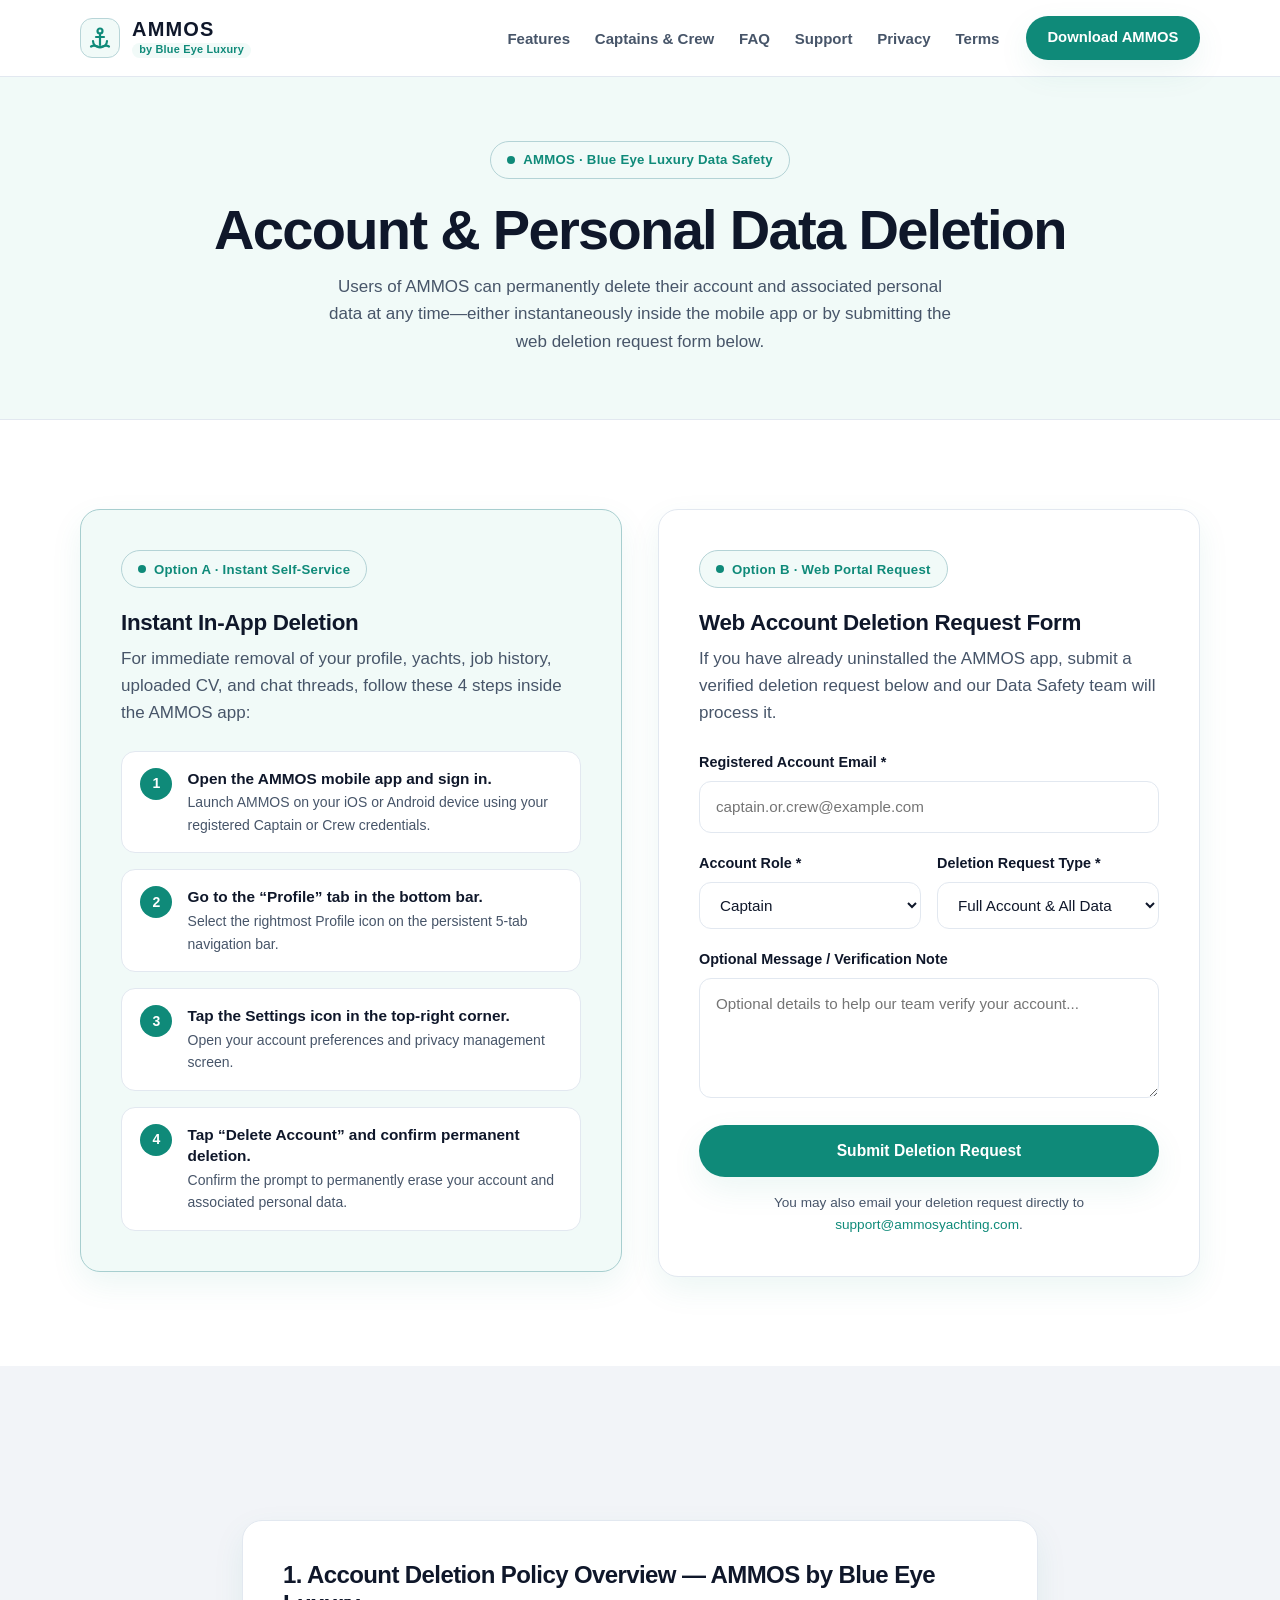
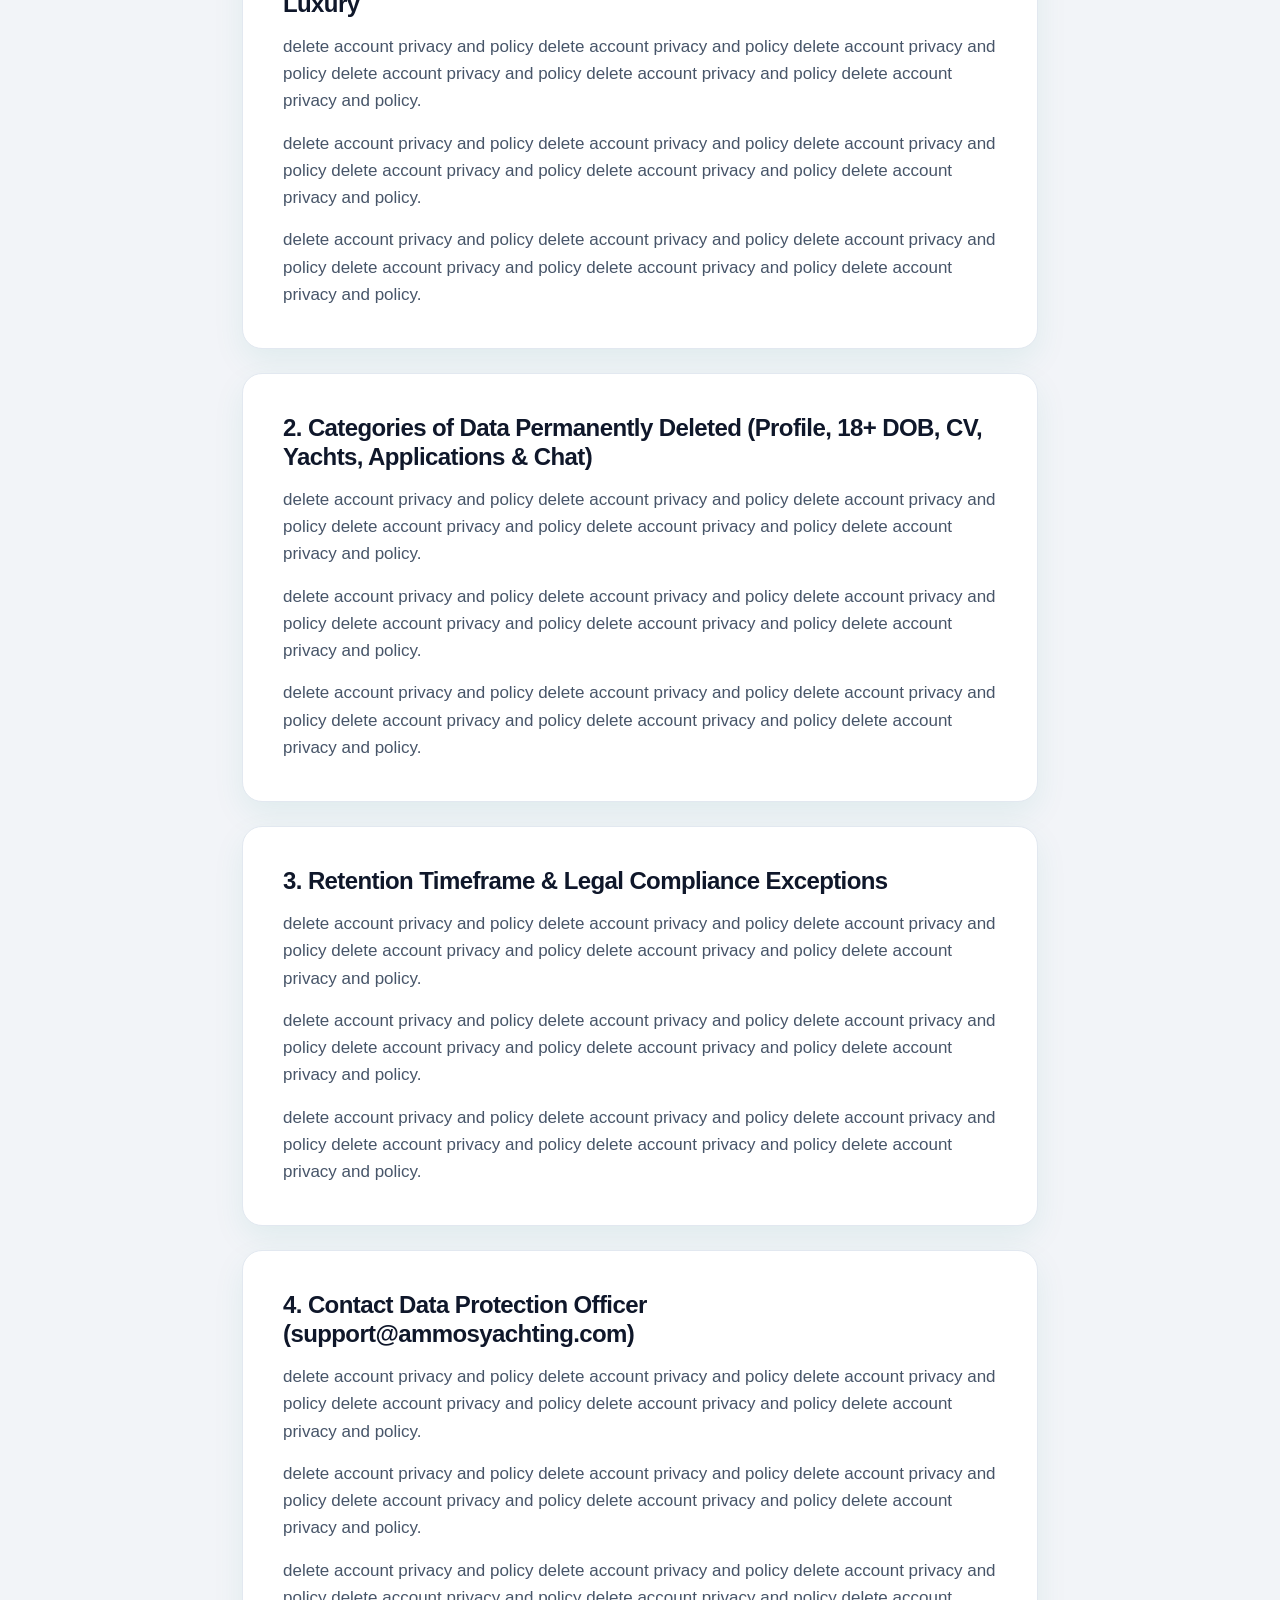
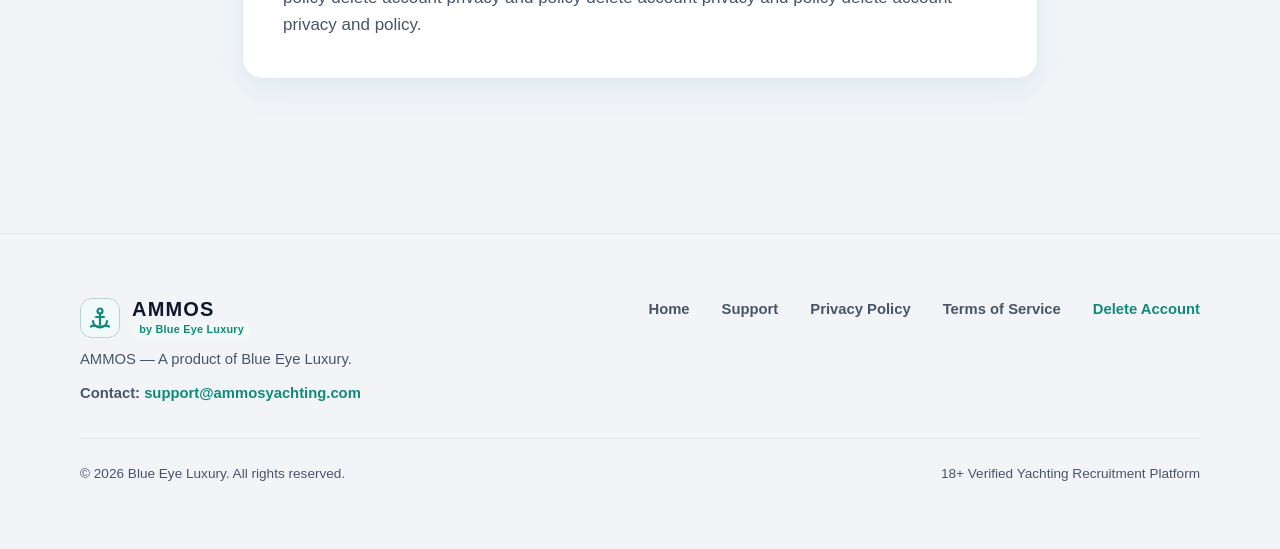
==== commit 85e6e312: "faq" ====
--- a/delete-account.html
+++ b/delete-account.html
@@ -48,6 +48,7 @@
         <ul class="nav-links">
           <li><a href="index.html#features" class="nav-link">Features</a></li>
           <li><a href="index.html#roles" class="nav-link">Captains &amp; Crew</a></li>
+          <li><a href="index.html#faq" class="nav-link">FAQ</a></li>
           <li><a href="support.html" class="nav-link">Support</a></li>
           <li><a href="privacy.html" class="nav-link">Privacy</a></li>
           <li><a href="terms.html" class="nav-link">Terms</a></li>
@@ -190,7 +191,7 @@
 
               <p class="form-note">
                 You may also email your deletion request directly to
-                <a href="mailto:support@blueeyeluxury.com">support@blueeyeluxury.com</a>.
+                <a href="mailto:support@ammosyachting.com">support@ammosyachting.com</a>.
               </p>
 
               <div class="form-confirmation" role="status" aria-live="polite"></div>
@@ -231,7 +232,7 @@
 
         <!-- Section 4 -->
         <section id="delete-section-4" class="legal-card legal-section">
-          <h2>4. Contact Data Protection Officer (support@blueeyeluxury.com)</h2>
+          <h2>4. Contact Data Protection Officer (support@ammosyachting.com)</h2>
           <p>delete account privacy and policy delete account privacy and policy delete account privacy and policy delete account privacy and policy delete account privacy and policy delete account privacy and policy.</p>
           <p>delete account privacy and policy delete account privacy and policy delete account privacy and policy delete account privacy and policy delete account privacy and policy delete account privacy and policy.</p>
           <p>delete account privacy and policy delete account privacy and policy delete account privacy and policy delete account privacy and policy delete account privacy and policy delete account privacy and policy.</p>
@@ -264,7 +265,7 @@
           </a>
           <p class="footer-tagline">AMMOS &mdash; A product of Blue Eye Luxury.</p>
           <p class="footer-contact">
-            Contact: <a href="mailto:support@blueeyeluxury.com">support@blueeyeluxury.com</a>
+            Contact: <a href="mailto:support@ammosyachting.com">support@ammosyachting.com</a>
           </p>
         </div>
 
--- a/styles.css
+++ b/styles.css
@@ -271,21 +271,22 @@
 .nav-menu {
   display: flex;
   align-items: center;
-  gap: 1.75rem;
+  gap: 1.5rem;
 }
 
 .nav-links {
   display: flex;
   align-items: center;
-  gap: 1.5rem;
+  gap: 1.25rem;
 }
 
 .nav-link {
-  font-size: 0.95rem;
+  font-size: 0.94rem;
   font-weight: 600;
   color: var(--color-text-muted);
   padding: 0.35rem 0.15rem;
   position: relative;
+  white-space: nowrap;
 }
 
 .nav-link:hover,
@@ -1388,7 +1389,95 @@
   transform: translateX(2px);
 }
 
-/* FAQ Accordions */
+/* FAQ Accordions & Categorized Filter System */
+.faq-section {
+  scroll-margin-top: 84px;
+}
+
+.faq-filter-bar {
+  display: flex;
+  flex-wrap: wrap;
+  align-items: center;
+  justify-content: center;
+  gap: 0.55rem;
+  margin-bottom: clamp(2rem, 4vw, 2.75rem);
+}
+
+.faq-filter-btn {
+  display: inline-flex;
+  align-items: center;
+  justify-content: center;
+  padding: 0.6rem 1.2rem;
+  border-radius: var(--radius-pill);
+  border: 1px solid var(--color-border);
+  background-color: var(--color-white);
+  color: var(--color-text-muted);
+  font-size: 0.875rem;
+  font-weight: 700;
+  transition: all 0.2s ease;
+}
+
+.faq-filter-btn:hover {
+  border-color: var(--color-primary);
+  color: var(--color-primary);
+  background-color: var(--color-surface-mint);
+}
+
+.faq-filter-btn.active {
+  background-color: var(--color-primary);
+  border-color: var(--color-primary);
+  color: var(--color-white);
+  box-shadow: var(--shadow-soft);
+}
+
+.faq-categories-wrapper {
+  display: flex;
+  flex-direction: column;
+  gap: clamp(2rem, 4vw, 2.75rem);
+}
+
+.faq-category-group {
+  display: flex;
+  flex-direction: column;
+  gap: 1rem;
+}
+
+.faq-category-group.is-hidden {
+  display: none;
+}
+
+.faq-category-header {
+  display: flex;
+  flex-wrap: wrap;
+  align-items: center;
+  gap: 0.75rem;
+  padding-bottom: 0.65rem;
+  border-bottom: 1px solid var(--color-border);
+}
+
+.faq-category-badge {
+  display: inline-flex;
+  align-items: center;
+  gap: 0.4rem;
+  padding: 0.3rem 0.85rem;
+  border-radius: var(--radius-pill);
+  background-color: var(--color-surface-mint);
+  color: var(--color-primary);
+  border: 1px solid color-mix(in srgb, var(--color-primary) 24%, var(--color-border));
+  font-size: 0.76rem;
+  font-weight: 800;
+  text-transform: uppercase;
+  letter-spacing: 0.04em;
+  flex-shrink: 0;
+}
+
+.faq-category-title {
+  font-size: clamp(1.1rem, 1.5vw + 0.45rem, 1.35rem);
+  font-weight: 800;
+  color: var(--color-text-main);
+  letter-spacing: -0.015em;
+}
+
 .faq-list {
   display: flex;
   flex-direction: column;
@@ -1400,11 +1489,16 @@
   border: 1px solid var(--color-border);
   border-radius: 16px;
   overflow: hidden;
-  transition: border-color 0.2s ease;
+  transition: border-color 0.2s ease, box-shadow 0.2s ease;
+}
+
+.faq-item:hover {
+  border-color: color-mix(in srgb, var(--color-primary) 45%, var(--color-border));
 }
 
 .faq-item.is-open {
   border-color: var(--color-primary);
+  box-shadow: var(--shadow-soft);
 }
 
 .faq-question {
@@ -1419,10 +1513,16 @@
   font-weight: 700;
   color: var(--color-text-main);
   background-color: var(--color-white);
+  transition: color 0.2s ease, background-color 0.2s ease;
 }
 
 .faq-question:hover {
   color: var(--color-primary);
+}
+
+.faq-item.is-open .faq-question {
+  color: var(--color-primary);
+  background-color: var(--color-surface-mint);
 }
 
 .faq-icon {
@@ -1431,6 +1531,7 @@
   border-radius: var(--radius-pill);
   background-color: var(--color-surface-mint);
   color: var(--color-primary);
+  border: 1px solid color-mix(in srgb, var(--color-primary) 20%, var(--color-border));
   display: flex;
   align-items: center;
   justify-content: center;
@@ -1446,14 +1547,38 @@
 
 .faq-answer {
   display: none;
-  padding: 0 1.35rem 1.25rem;
+  padding: 1rem 1.35rem 1.25rem;
   color: var(--color-text-muted);
   border-top: 1px solid var(--color-border);
-  padding-top: 1rem;
+  background-color: var(--color-white);
 }
 
 .faq-item.is-open .faq-answer {
   display: block;
+}
+
+.faq-answer p + p,
+.faq-answer p + .faq-bullet-list,
+.faq-answer .faq-bullet-list + p {
+  margin-top: 0.75rem;
+}
+
+.faq-bullet-list {
+  display: flex;
+  flex-direction: column;
+  gap: 0.5rem;
+  padding-left: 0;
+  list-style: none;
+}
+
+.faq-bullet-list li {
+  color: var(--color-text-muted);
+  font-size: clamp(0.95rem, 0.4vw + 0.85rem, 1.0625rem);
+  line-height: 1.6;
+}
+
+.faq-bullet-list strong {
+  color: var(--color-text-main);
 }
 
 /* ==========================================================================
@@ -1534,7 +1659,7 @@
   }
 }
 
-@media (max-width: 820px) {
+@media (max-width: 900px) {
   .nav-toggle {
     display: inline-flex;
   }
@@ -1614,5 +1739,23 @@
     font-size: 0.85rem;
     text-align: center;
   }
-}
-
+
+  .faq-filter-bar {
+    gap: 0.45rem;
+  }
+
+  .faq-filter-btn {
+    padding: 0.5rem 0.9rem;
+    font-size: 0.8125rem;
+  }
+
+  .faq-question {
+    padding: 1rem 1.1rem;
+    font-size: 0.95rem;
+  }
+
+  .faq-answer {
+    padding: 0.9rem 1.1rem 1.1rem;
+  }
+}
+
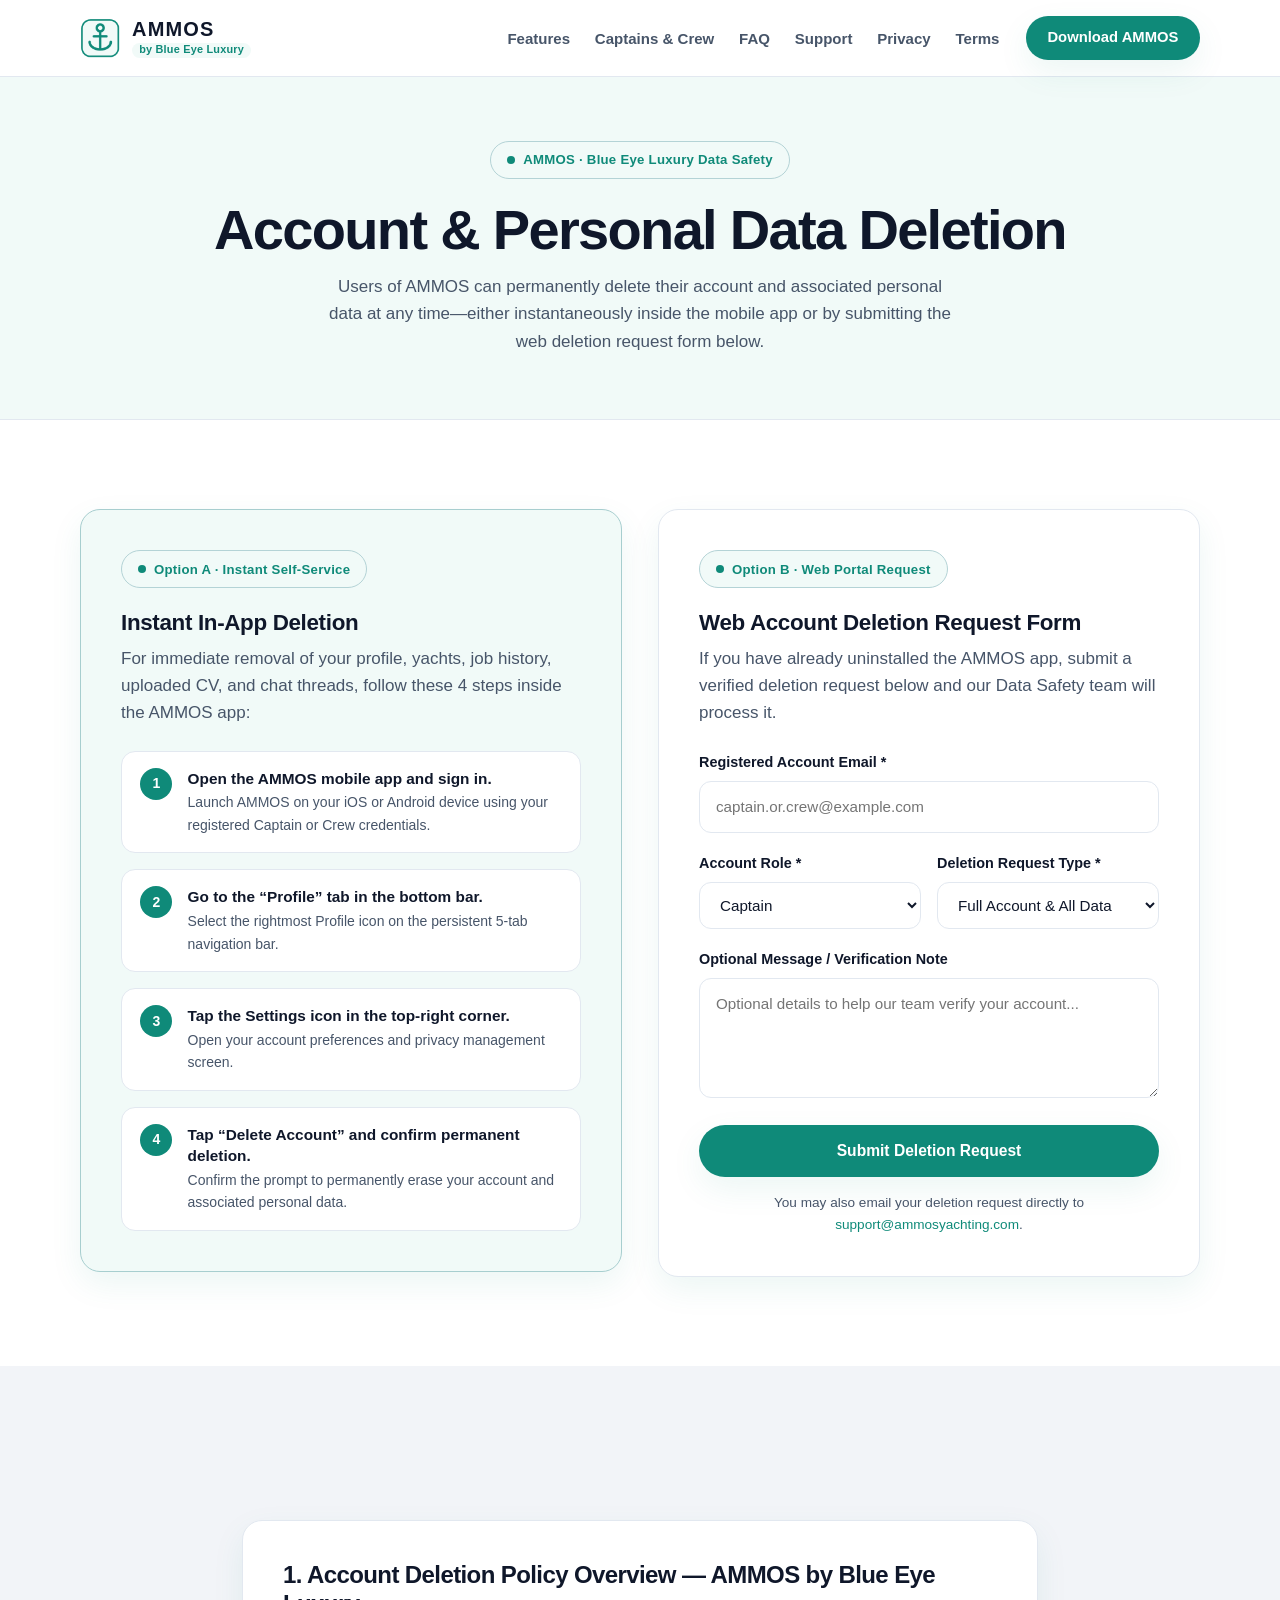
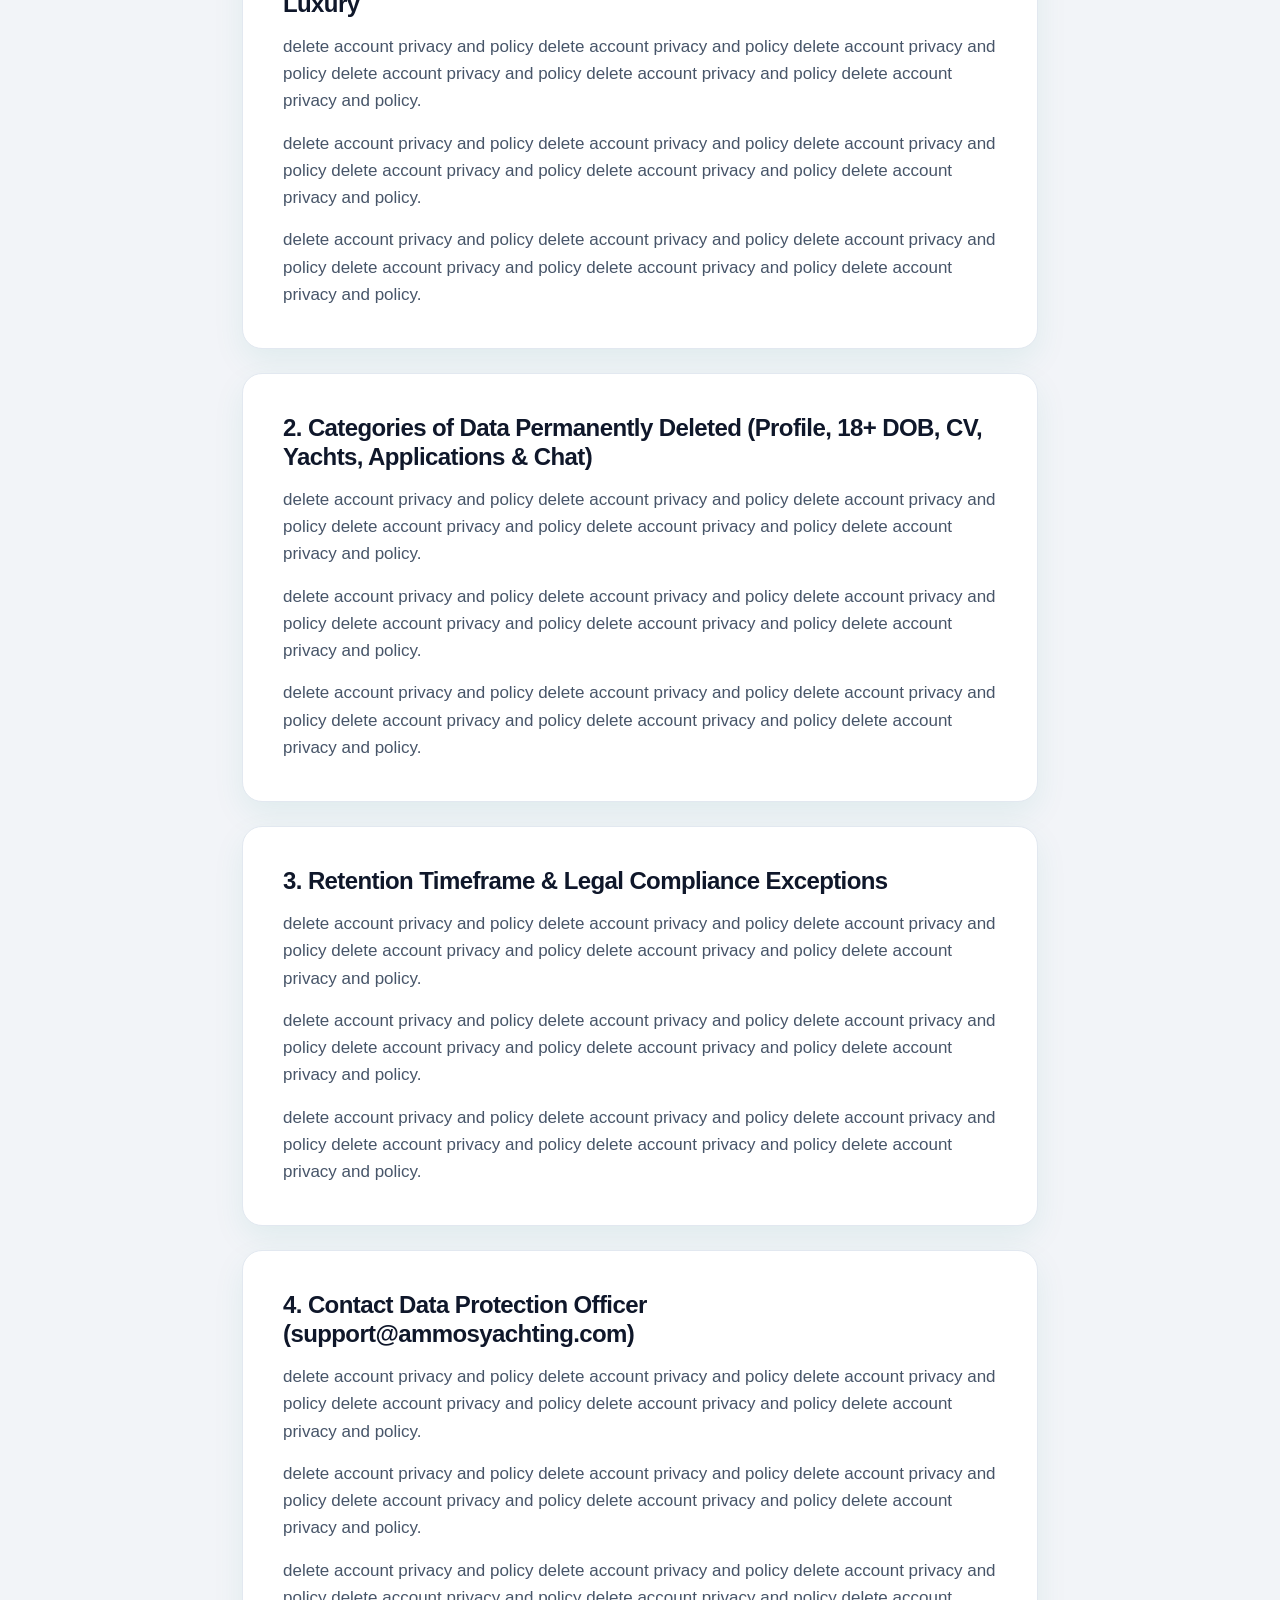
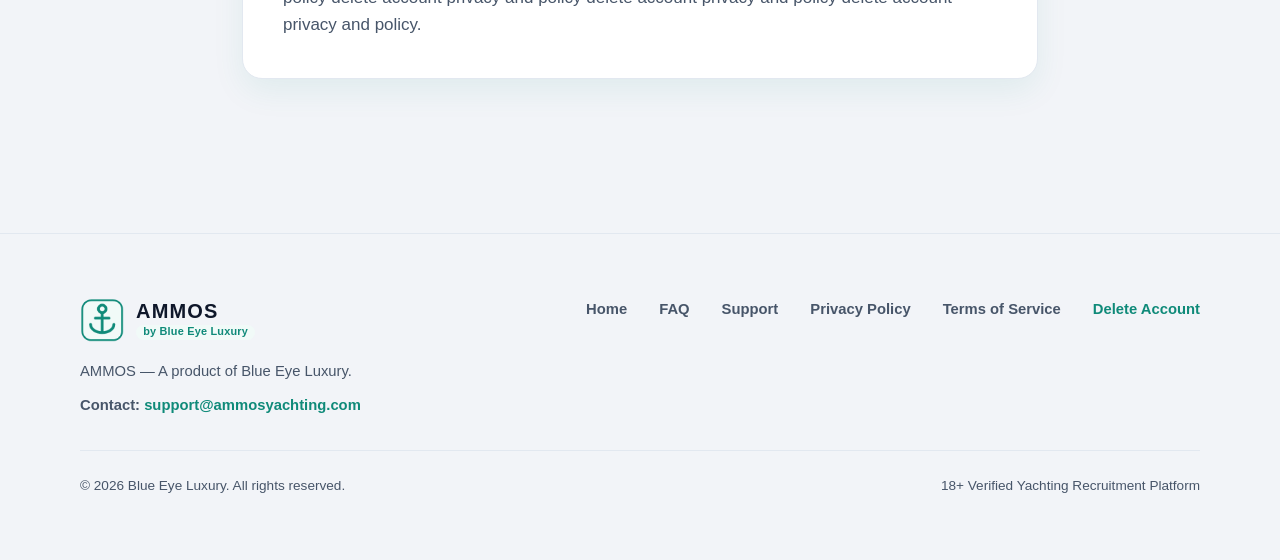
==== commit d5641605: "minor fix faq" ====
--- a/delete-account.html
+++ b/delete-account.html
@@ -8,6 +8,8 @@
     name="description"
     content="Official Account and Personal Data Deletion portal for AMMOS by Blue Eye Luxury. Delete your account and associated data directly in the mobile app or submit a web deletion request."
   />
+  <link rel="icon" type="image/png" href="assets/logo.png" />
+  <link rel="apple-touch-icon" href="assets/logo.png" />
   <link rel="stylesheet" href="styles.css" />
 </head>
 <body>
@@ -17,15 +19,7 @@
   <header class="site-header">
     <div class="container navbar">
       <a href="index.html" class="brand-link" aria-label="AMMOS by Blue Eye Luxury Home">
-        <span class="brand-logo-icon" aria-hidden="true">
-          <svg viewBox="0 0 24 24" fill="none" stroke="currentColor" stroke-width="2.2" stroke-linecap="round" stroke-linejoin="round">
-            <circle cx="12" cy="5" r="2.5"></circle>
-            <line x1="12" y1="7.5" x2="12" y2="19"></line>
-            <line x1="8" y1="11" x2="16" y2="11"></line>
-            <path d="M5 15c0 4 3.5 6 7 6s7-2 7-6"></path>
-            <path d="M3 20.5c2-1.2 4-1.2 6 0s4 1.2 6 0 4-1.2 6 0"></path>
-          </svg>
-        </span>
+        <span class="brand-logo-slot"><img src="assets/logo.png" alt="AMMOS Logo" class="brand-logo-img" /></span>
         <span class="brand-text-group">
           <span class="brand-wordmark">AMMOS</span>
           <span class="brand-sub-badge">by Blue Eye Luxury</span>
@@ -45,10 +39,19 @@
       </button>
 
       <nav id="primary-nav-menu" class="nav-menu" aria-label="Primary Navigation">
+        <div class="nav-drawer-header">
+          <a href="index.html" class="brand-link" aria-label="AMMOS by Blue Eye Luxury Home">
+            <span class="brand-logo-slot"><img src="assets/logo.png" alt="AMMOS Logo" class="brand-logo-img" /></span>
+            <span class="brand-text-group">
+              <span class="brand-wordmark">AMMOS</span>
+              <span class="brand-sub-badge">by Blue Eye Luxury</span>
+            </span>
+          </a>
+        </div>
         <ul class="nav-links">
           <li><a href="index.html#features" class="nav-link">Features</a></li>
           <li><a href="index.html#roles" class="nav-link">Captains &amp; Crew</a></li>
-          <li><a href="index.html#faq" class="nav-link">FAQ</a></li>
+          <li><a href="support.html#faq" class="nav-link">FAQ</a></li>
           <li><a href="support.html" class="nav-link">Support</a></li>
           <li><a href="privacy.html" class="nav-link">Privacy</a></li>
           <li><a href="terms.html" class="nav-link">Terms</a></li>
@@ -249,15 +252,7 @@
       <div class="footer-grid">
         <div class="footer-brand-col">
           <a href="index.html" class="brand-link">
-            <span class="brand-logo-icon" aria-hidden="true">
-              <svg viewBox="0 0 24 24" fill="none" stroke="currentColor" stroke-width="2.2" stroke-linecap="round" stroke-linejoin="round">
-                <circle cx="12" cy="5" r="2.5"></circle>
-                <line x1="12" y1="7.5" x2="12" y2="19"></line>
-                <line x1="8" y1="11" x2="16" y2="11"></line>
-                <path d="M5 15c0 4 3.5 6 7 6s7-2 7-6"></path>
-                <path d="M3 20.5c2-1.2 4-1.2 6 0s4 1.2 6 0 4-1.2 6 0"></path>
-              </svg>
-            </span>
+            <span class="brand-logo-slot"><img src="assets/logo.png" alt="AMMOS Logo" class="brand-logo-img" /></span>
             <span class="brand-text-group">
               <span class="brand-wordmark">AMMOS</span>
               <span class="brand-sub-badge">by Blue Eye Luxury</span>
@@ -271,6 +266,7 @@
 
         <nav class="footer-links-nav" aria-label="Footer Legal and Support Links">
           <a href="index.html" class="footer-link">Home</a>
+          <a href="support.html#faq" class="footer-link">FAQ</a>
           <a href="support.html" class="footer-link">Support</a>
           <a href="privacy.html" class="footer-link">Privacy Policy</a>
           <a href="terms.html" class="footer-link">Terms of Service</a>
--- a/styles.css
+++ b/styles.css
@@ -225,22 +225,35 @@
   color: var(--color-text-main);
 }
 
-.brand-logo-icon {
-  width: 40px;
+.brand-logo-slot {
+  display: inline-flex;
+  align-items: center;
+  justify-content: center;
+  flex-shrink: 0;
+}
+
+.brand-logo-img {
   height: 40px;
-  border-radius: 12px;
-  background-color: var(--color-surface-mint);
-  border: 1px solid color-mix(in srgb, var(--color-primary) 20%, var(--color-border));
-  display: flex;
-  align-items: center;
-  justify-content: center;
-  color: var(--color-primary);
-  flex-shrink: 0;
-}
-
-.brand-logo-icon svg {
-  width: 24px;
+  width: auto;
+  max-width: 140px;
+  object-fit: contain;
+  display: block;
+}
+
+.site-footer .brand-logo-img {
+  height: 44px;
+  width: auto;
+  max-width: 160px;
+}
+
+.app-topbar .brand-logo-img {
   height: 24px;
+  width: auto;
+  max-width: 96px;
+}
+
+.nav-drawer-header {
+  display: none;
 }
 
 .brand-text-group {
@@ -1389,93 +1402,9 @@
   transform: translateX(2px);
 }
 
-/* FAQ Accordions & Categorized Filter System */
+/* Unified FAQ Accordion List */
 .faq-section {
   scroll-margin-top: 84px;
-}
-
-.faq-filter-bar {
-  display: flex;
-  flex-wrap: wrap;
-  align-items: center;
-  justify-content: center;
-  gap: 0.55rem;
-  margin-bottom: clamp(2rem, 4vw, 2.75rem);
-}
-
-.faq-filter-btn {
-  display: inline-flex;
-  align-items: center;
-  justify-content: center;
-  padding: 0.6rem 1.2rem;
-  border-radius: var(--radius-pill);
-  border: 1px solid var(--color-border);
-  background-color: var(--color-white);
-  color: var(--color-text-muted);
-  font-size: 0.875rem;
-  font-weight: 700;
-  transition: all 0.2s ease;
-}
-
-.faq-filter-btn:hover {
-  border-color: var(--color-primary);
-  color: var(--color-primary);
-  background-color: var(--color-surface-mint);
-}
-
-.faq-filter-btn.active {
-  background-color: var(--color-primary);
-  border-color: var(--color-primary);
-  color: var(--color-white);
-  box-shadow: var(--shadow-soft);
-}
-
-.faq-categories-wrapper {
-  display: flex;
-  flex-direction: column;
-  gap: clamp(2rem, 4vw, 2.75rem);
-}
-
-.faq-category-group {
-  display: flex;
-  flex-direction: column;
-  gap: 1rem;
-}
-
-.faq-category-group.is-hidden {
-  display: none;
-}
-
-.faq-category-header {
-  display: flex;
-  flex-wrap: wrap;
-  align-items: center;
-  gap: 0.75rem;
-  padding-bottom: 0.65rem;
-  border-bottom: 1px solid var(--color-border);
-}
-
-.faq-category-badge {
-  display: inline-flex;
-  align-items: center;
-  gap: 0.4rem;
-  padding: 0.3rem 0.85rem;
-  border-radius: var(--radius-pill);
-  background-color: var(--color-surface-mint);
-  color: var(--color-primary);
-  border: 1px solid color-mix(in srgb, var(--color-primary) 24%, var(--color-border));
-  font-size: 0.76rem;
-  font-weight: 800;
-  text-transform: uppercase;
-  letter-spacing: 0.04em;
-  flex-shrink: 0;
-}
-
-.faq-category-title {
-  font-size: clamp(1.1rem, 1.5vw + 0.45rem, 1.35rem);
-  font-weight: 800;
-  color: var(--color-text-main);
-  letter-spacing: -0.015em;
 }
 
 .faq-list {
@@ -1683,6 +1612,14 @@
     display: flex;
   }
 
+  .nav-drawer-header {
+    display: flex;
+    align-items: center;
+    justify-content: space-between;
+    padding-bottom: 0.85rem;
+    border-bottom: 1px solid var(--color-border);
+  }
+
   .nav-links {
     flex-direction: column;
     align-items: flex-start;
@@ -1740,15 +1677,6 @@
     text-align: center;
   }
 
-  .faq-filter-bar {
-    gap: 0.45rem;
-  }
-
-  .faq-filter-btn {
-    padding: 0.5rem 0.9rem;
-    font-size: 0.8125rem;
-  }
-
   .faq-question {
     padding: 1rem 1.1rem;
     font-size: 0.95rem;
